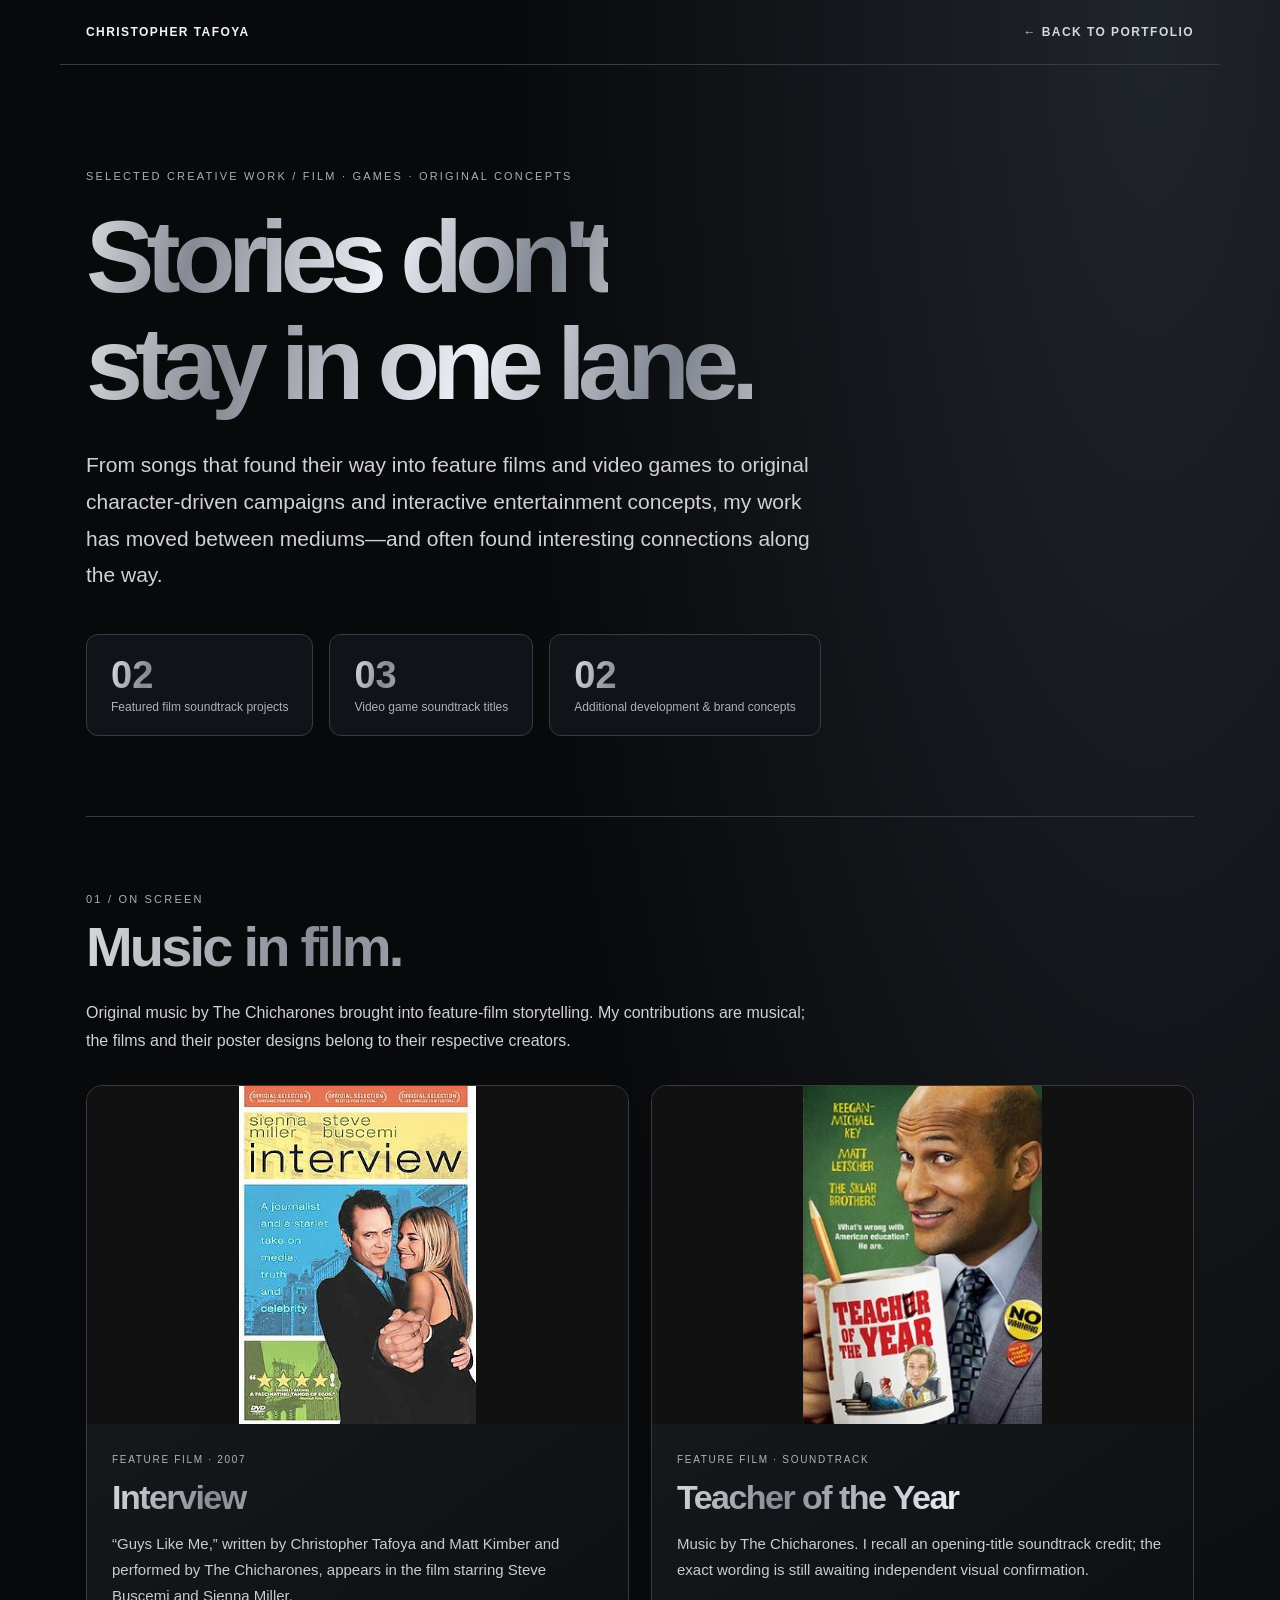
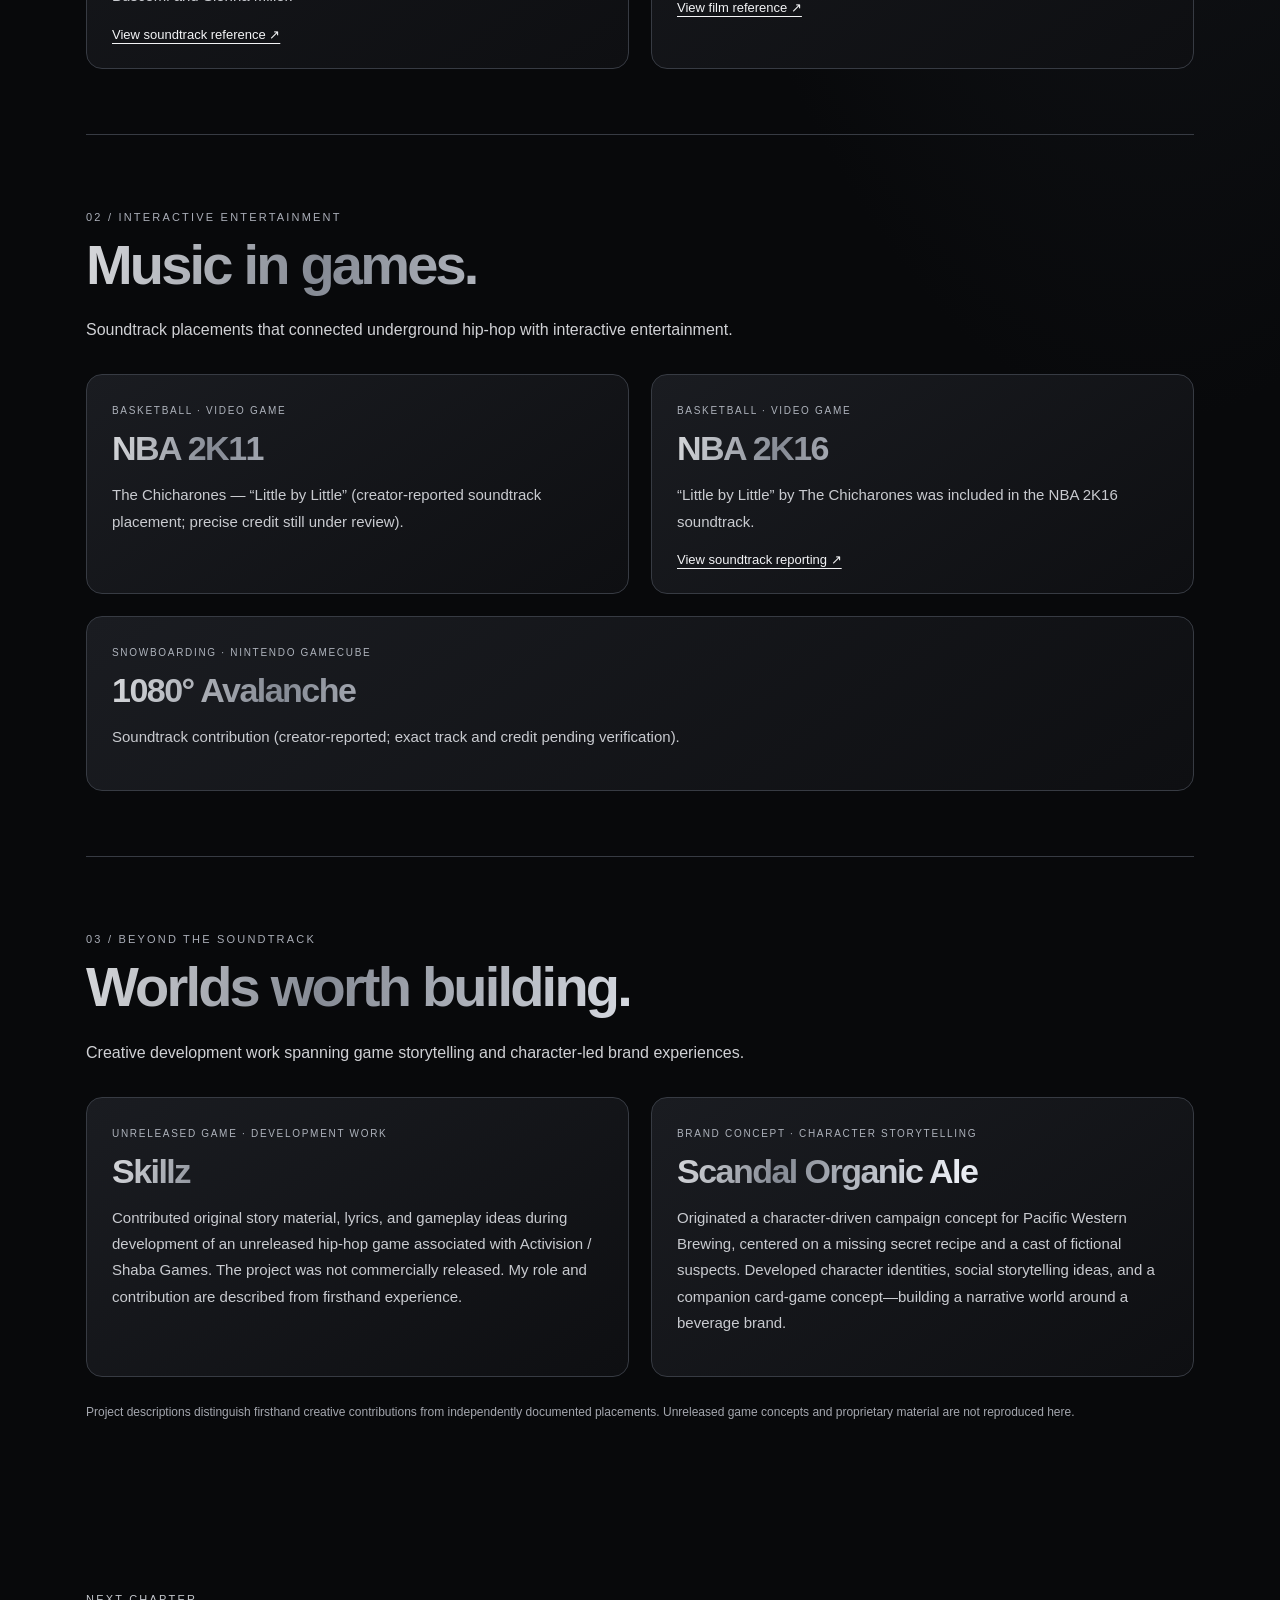
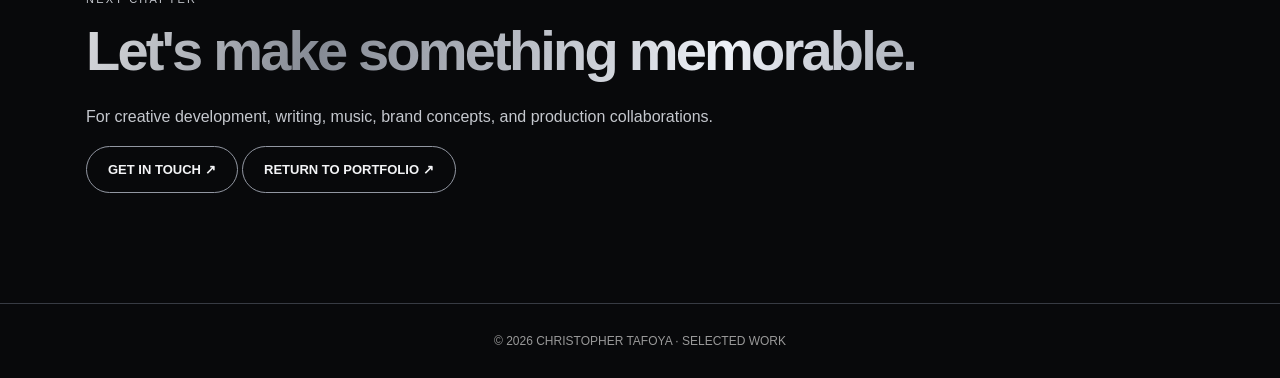
==== film-games-original.html @ 690346e2 "Add files via upload" ====
<!doctype html><html lang="en"><head><meta charset="utf-8"><meta name="viewport" content="width=device-width,initial-scale=1"><meta name="description" content="Selected film, video game and original brand projects by Christopher Tafoya."><title>Film, Games & Original Projects — Christopher Tafoya</title><style>
:root{color-scheme:dark;--bg:#08090b;--line:#373b43;--copy:#d0d1d5}*{box-sizing:border-box}html{scroll-behavior:smooth}body{margin:0;background:radial-gradient(ellipse at 90% 0%,#20242b 0%,transparent 40%),var(--bg);color:#f3f4f6;font-family:Arial,Helvetica,sans-serif}a{color:inherit}header{display:flex;justify-content:space-between;align-items:center;gap:18px;max-width:1160px;margin:auto;padding:25px 26px;border-bottom:1px solid var(--line)}header a{text-decoration:none;font-size:12px;letter-spacing:.12em;font-weight:800}header a:last-child{color:#d4d7dc}.wrap{max-width:1160px;margin:auto;padding:0 26px}.eyebrow{font-size:11px;letter-spacing:.2em;text-transform:uppercase;color:#aaaeb8}.hero{padding:94px 0 80px}.hero h1{font-size:clamp(46px,8vw,112px);line-height:1.04;letter-spacing:-.075em;max-width:1000px;margin:22px 0 30px;overflow-wrap:break-word}.foil,h2,.card h3,.stat strong{background:linear-gradient(105deg,#777c86,#fff 15%,#858a94 29%,#edf0f6 45%,#7c828e 58%,#fff 73%,#858b98 87%,#f4f6fb);background-size:230% 100%;background-position:var(--shine,40%) center;-webkit-background-clip:text;background-clip:text;color:transparent;-webkit-text-fill-color:transparent}.intro{max-width:730px;font-size:clamp(17px,2vw,21px);line-height:1.75;color:var(--copy)}.stats{display:flex;flex-wrap:wrap;gap:16px;margin-top:40px}.stat{border:1px solid var(--line);border-radius:12px;padding:19px 24px;min-width:175px;background:#111318}.stat strong{font-size:38px;display:block}.stat span{color:#aeb1b9;font-size:12px;line-height:1.5}.section{padding:65px 0;border-top:1px solid var(--line)}h2{font-size:clamp(30px,5vw,56px);line-height:1.12;letter-spacing:-.05em;margin:10px 0 20px}.section-intro{max-width:720px;color:var(--copy);line-height:1.75;margin:0 0 30px}.grid{display:grid;grid-template-columns:repeat(2,minmax(0,1fr));gap:22px}.card{border:1px solid var(--line);background:linear-gradient(145deg,#1a1c21,#0e0f12);border-radius:16px;overflow:hidden;min-width:0}.card img{width:100%;display:block;aspect-ratio:16/10;object-fit:contain;background:#111}.card .inside{padding:25px}.tag{font-size:10px;letter-spacing:.17em;text-transform:uppercase;color:#aeb3bc}.card h3{font-size:clamp(23px,3vw,34px);letter-spacing:-.045em;margin:11px 0 14px}.card p{font-size:15px;line-height:1.75;color:#c9cbd0;margin:0 0 15px}.card a{font-size:13px;text-underline-offset:4px}.wide{grid-column:1/-1}.wide .inside{max-width:850px}.note{font-size:12px;color:#a4a7af;line-height:1.7;margin-top:25px}.button{display:inline-block;border:1px solid #9297a2;border-radius:999px;padding:15px 21px;text-decoration:none;font-size:13px;font-weight:700;min-height:46px}.button:hover{background:#24272d}.contact{padding:80px 0 110px}.contact p{color:#c5c8ce;line-height:1.7}.contact a{overflow-wrap:anywhere}footer{border-top:1px solid var(--line);padding:30px 26px;color:#999;font-size:12px;text-align:center}@media(max-width:650px){header{padding:20px}header a{font-size:10px;letter-spacing:.06em}.wrap{padding:0 20px}.hero{padding:65px 0}.grid{grid-template-columns:1fr}.wide{grid-column:auto}.card .inside{padding:21px}.section{padding:48px 0}.stats{gap:10px}.stat{min-width:140px;flex:1;padding:16px}}@media(prefers-reduced-motion:reduce){html{scroll-behavior:auto}}
</style></head><body><header><a href="index.html">CHRISTOPHER TAFOYA</a><a href="index.html#work">← BACK TO PORTFOLIO</a></header><main><div class="wrap"><section class="hero"><p class="eyebrow">Selected creative work / Film · Games · Original Concepts</p><h1><span class="foil">Stories don't</span><br><span class="foil">stay in one lane.</span></h1><p class="intro">From songs that found their way into feature films and video games to original character-driven campaigns and interactive entertainment concepts, my work has moved between mediums—and often found interesting connections along the way.</p><div class="stats"><div class="stat"><strong>02</strong><span>Featured film soundtrack projects</span></div><div class="stat"><strong>03</strong><span>Video game soundtrack titles</span></div><div class="stat"><strong>02</strong><span>Additional development & brand concepts</span></div></div></section><section class="section"><p class="eyebrow">01 / On screen</p><h2>Music in film.</h2><p class="section-intro">Original music by The Chicharones brought into feature-film storytelling. My contributions are musical; the films and their poster designs belong to their respective creators.</p><div class="grid"><article class="card"><img src="interview-poster.jpg" alt="Interview (2007) film poster"><div class="inside"><span class="tag">Feature film · 2007</span><h3>Interview</h3><p>“Guys Like Me,” written by Christopher Tafoya and Matt Kimber and performed by The Chicharones, appears in the film starring Steve Buscemi and Sienna Miller.</p><a href="https://www.ecartelera.com/peliculas/interview/banda-sonora/" target="_blank" rel="noopener noreferrer">View soundtrack reference ↗</a></div></article><article class="card"><img src="teacher-of-the-year-poster.jpg" alt="Teacher of the Year film poster"><div class="inside"><span class="tag">Feature film · Soundtrack</span><h3>Teacher of the Year</h3><p>Music by The Chicharones. I recall an opening-title soundtrack credit; the exact wording is still awaiting independent visual confirmation.</p><a href="https://www.imdb.com/title/tt2076346/" target="_blank" rel="noopener noreferrer">View film reference ↗</a></div></article></div></section><section class="section"><p class="eyebrow">02 / Interactive entertainment</p><h2>Music in games.</h2><p class="section-intro">Soundtrack placements that connected underground hip-hop with interactive entertainment.</p><div class="grid"><article class="card"><div class="inside"><span class="tag">Basketball · Video game</span><h3>NBA 2K11</h3><p>The Chicharones — “Little by Little” (creator-reported soundtrack placement; precise credit still under review).</p></div></article><article class="card"><div class="inside"><span class="tag">Basketball · Video game</span><h3>NBA 2K16</h3><p>“Little by Little” by The Chicharones was included in the NBA 2K16 soundtrack.</p><a href="https://www.gamespot.com/articles/nba-2k16s-biggest-soundtrack-ever-revealed/1100-6429182/" target="_blank" rel="noopener noreferrer">View soundtrack reporting ↗</a></div></article><article class="card wide"><div class="inside"><span class="tag">Snowboarding · Nintendo GameCube</span><h3>1080° Avalanche</h3><p>Soundtrack contribution (creator-reported; exact track and credit pending verification).</p></div></article></div></section><section class="section"><p class="eyebrow">03 / Beyond the soundtrack</p><h2>Worlds worth building.</h2><p class="section-intro">Creative development work spanning game storytelling and character-led brand experiences.</p><div class="grid"><article class="card"><div class="inside"><span class="tag">Unreleased game · Development work</span><h3>Skillz</h3><p>Contributed original story material, lyrics, and gameplay ideas during development of an unreleased hip-hop game associated with Activision / Shaba Games. The project was not commercially released. My role and contribution are described from firsthand experience.</p></div></article><article class="card"><div class="inside"><span class="tag">Brand concept · Character storytelling</span><h3>Scandal Organic Ale</h3><p>Originated a character-driven campaign concept for Pacific Western Brewing, centered on a missing secret recipe and a cast of fictional suspects. Developed character identities, social storytelling ideas, and a companion card-game concept—building a narrative world around a beverage brand.</p></div></article></div><p class="note">Project descriptions distinguish firsthand creative contributions from independently documented placements. Unreleased game concepts and proprietary material are not reproduced here.</p></section><section class="contact"><p class="eyebrow">Next chapter</p><h2>Let's make something memorable.</h2><p>For creative development, writing, music, brand concepts, and production collaborations.</p><a class="button" href="mailto:sleep.uno.biz@gmail.com">GET IN TOUCH ↗</a> <a class="button" href="index.html">RETURN TO PORTFOLIO ↗</a></section></div></main><footer>© 2026 CHRISTOPHER TAFOYA · SELECTED WORK</footer><script>(function(){if(window.matchMedia('(prefers-reduced-motion: reduce)').matches)return;let scheduled=false;function paint(){scheduled=false;const y=window.scrollY||0;const p=35+Math.sin(y/390)*32;document.documentElement.style.setProperty('--shine',p+'%')}window.addEventListener('scroll',()=>{if(!scheduled){scheduled=true;requestAnimationFrame(paint)}},{passive:true});paint()})()</script></body></html>
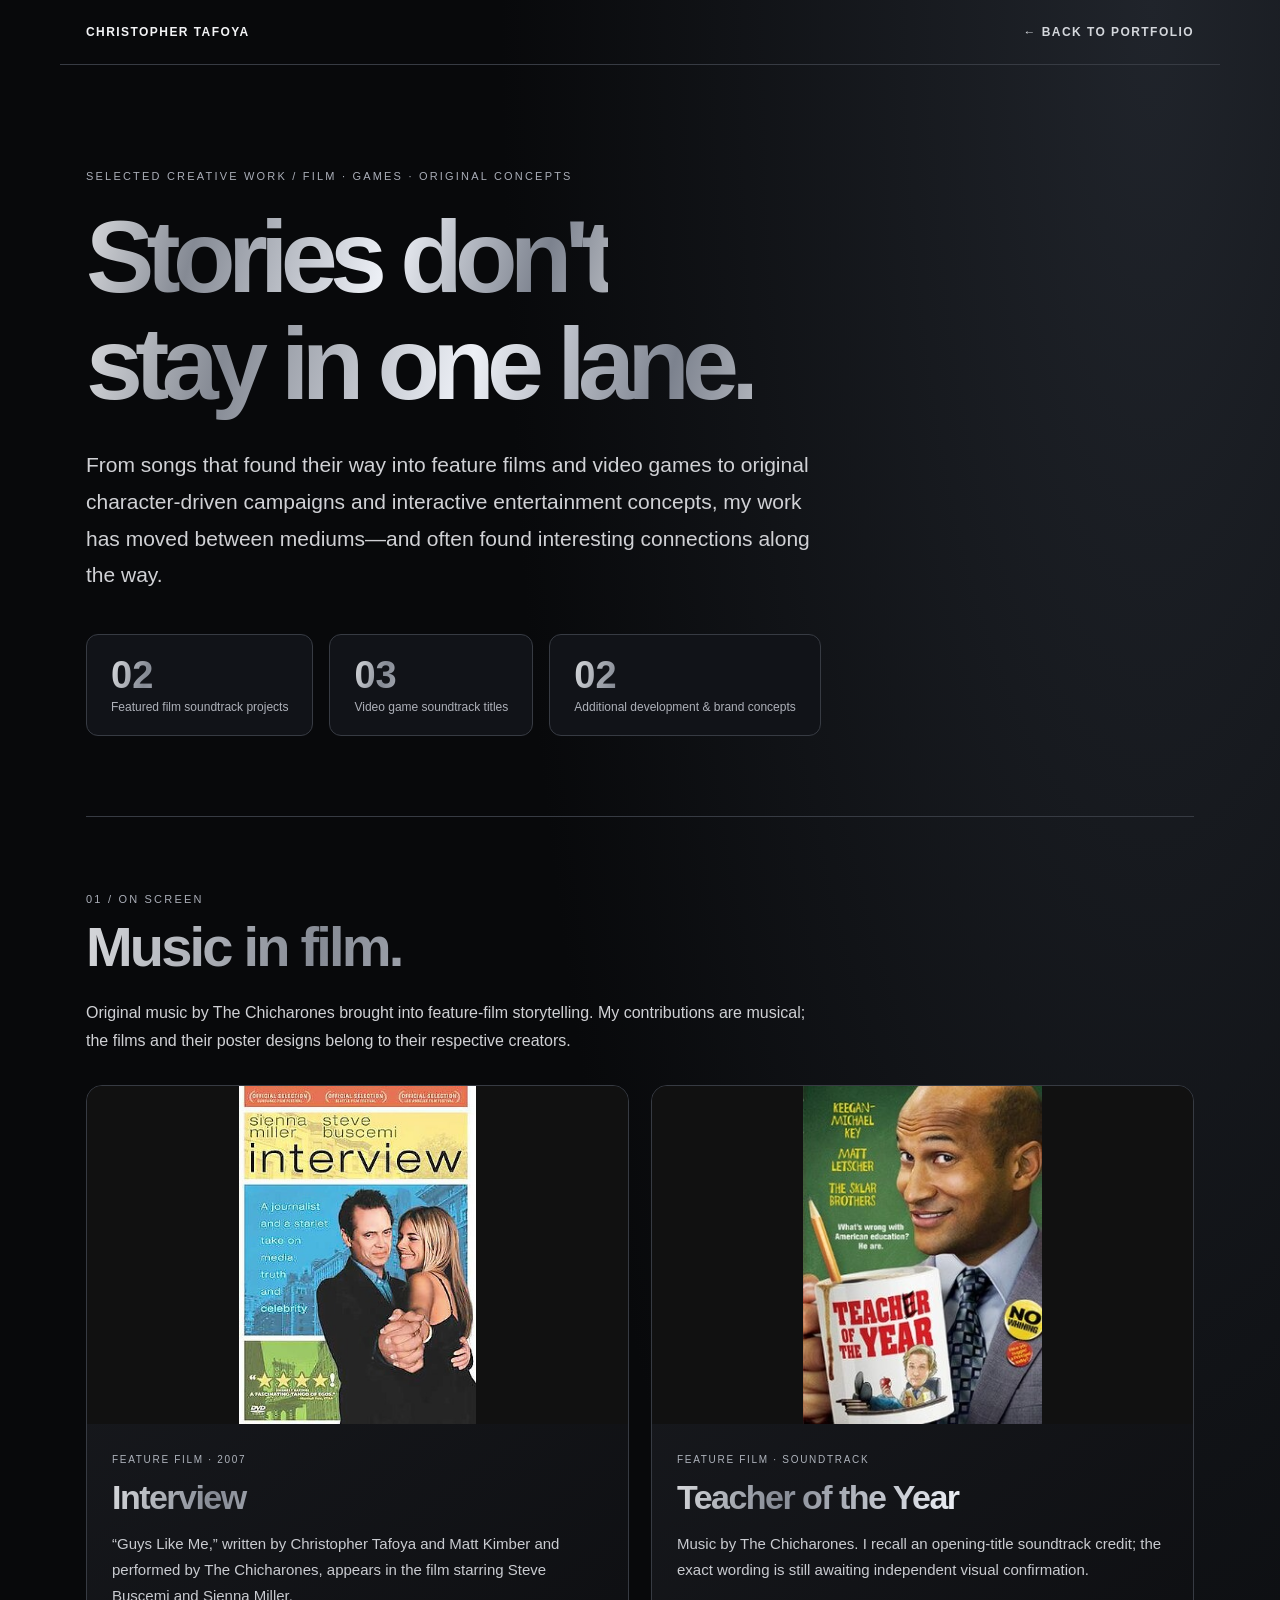
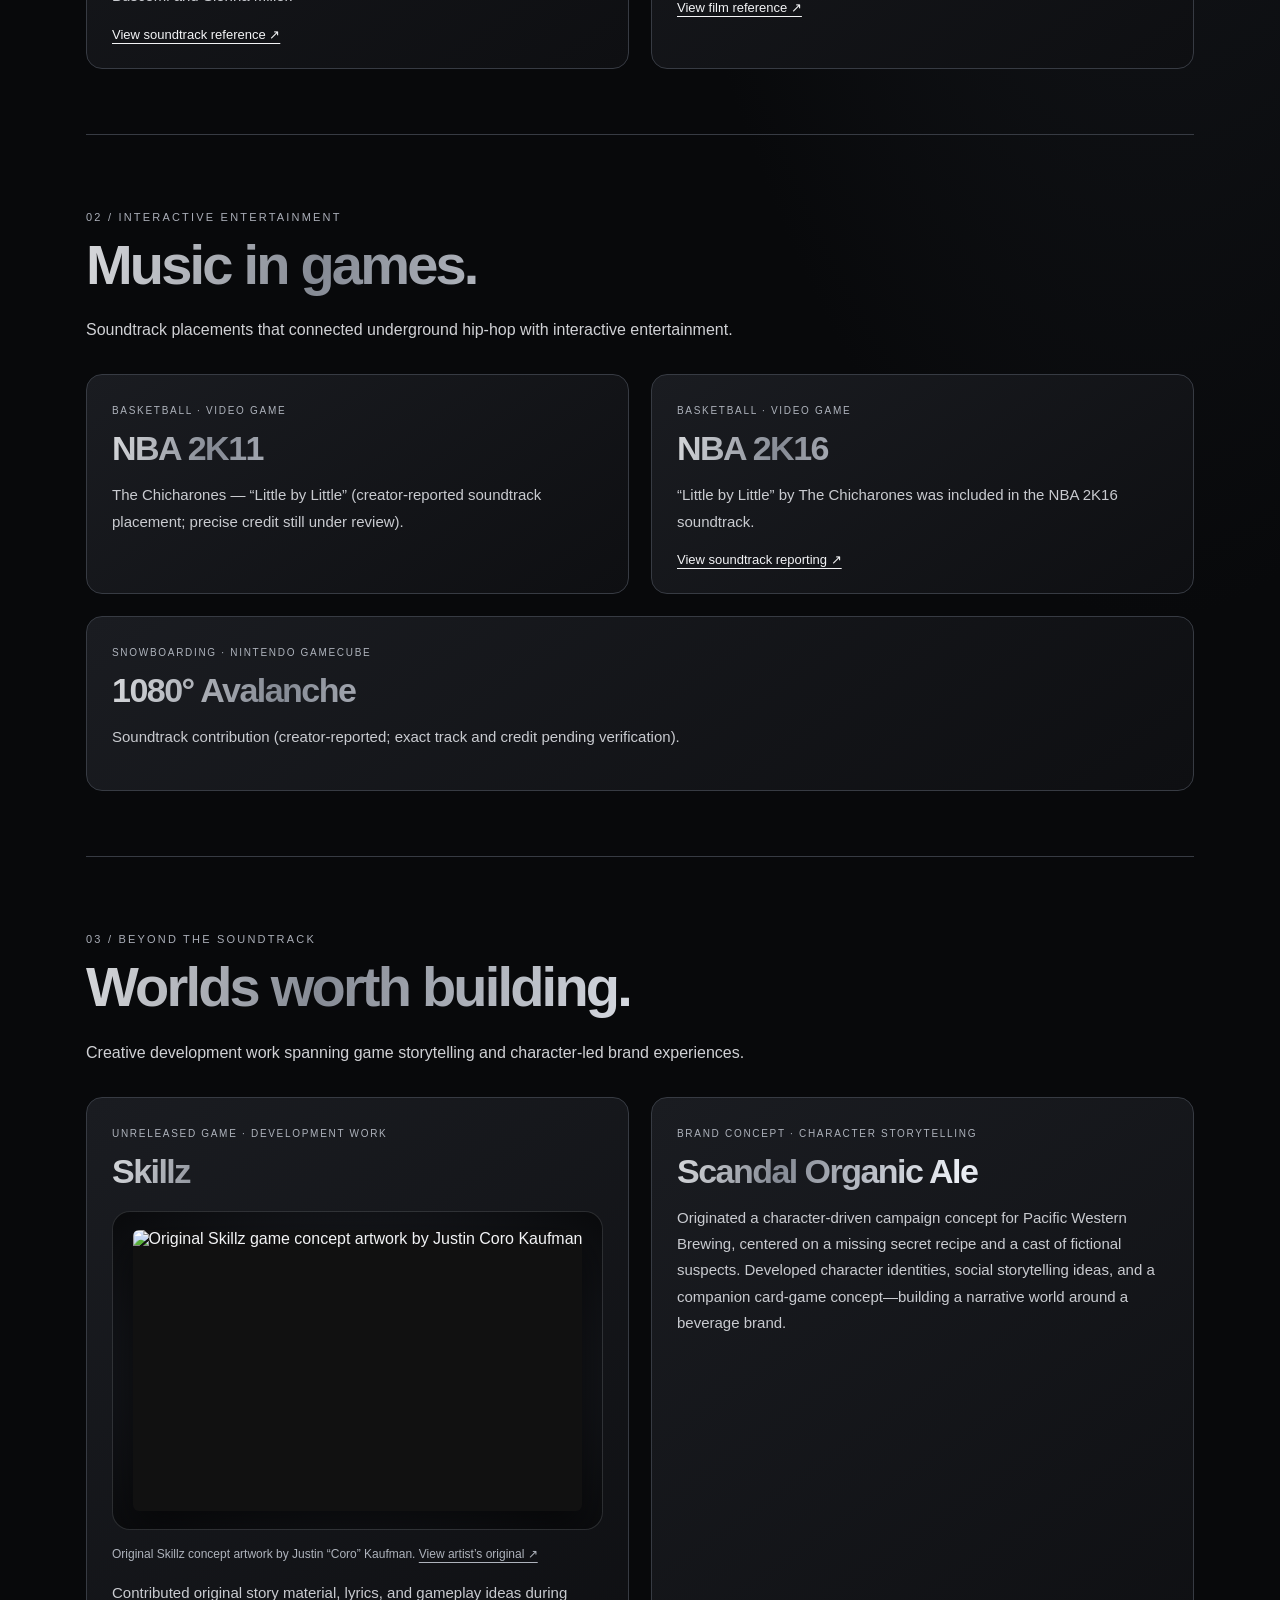
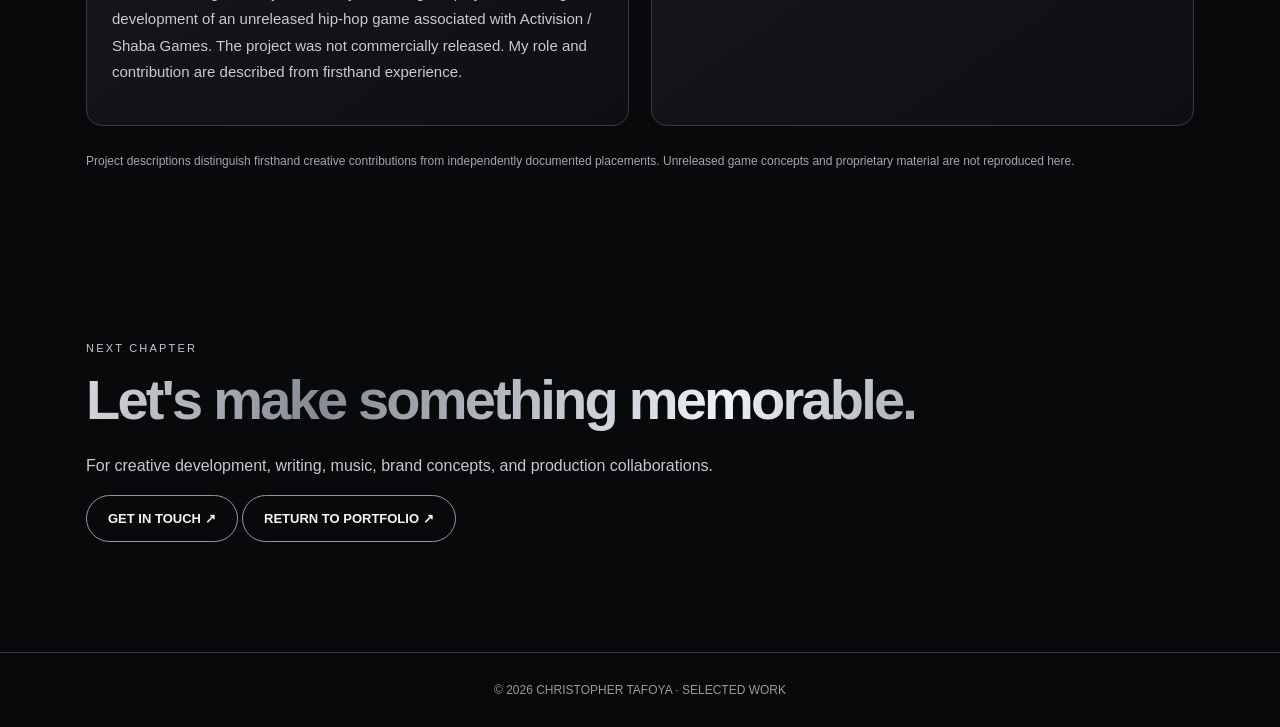
==== commit 2e499384: "Add files via upload" ====
--- a/film-games-original.html
+++ b/film-games-original.html
@@ -1,3 +1,3 @@
 <!doctype html><html lang="en"><head><meta charset="utf-8"><meta name="viewport" content="width=device-width,initial-scale=1"><meta name="description" content="Selected film, video game and original brand projects by Christopher Tafoya."><title>Film, Games & Original Projects — Christopher Tafoya</title><style>
 :root{color-scheme:dark;--bg:#08090b;--line:#373b43;--copy:#d0d1d5}*{box-sizing:border-box}html{scroll-behavior:smooth}body{margin:0;background:radial-gradient(ellipse at 90% 0%,#20242b 0%,transparent 40%),var(--bg);color:#f3f4f6;font-family:Arial,Helvetica,sans-serif}a{color:inherit}header{display:flex;justify-content:space-between;align-items:center;gap:18px;max-width:1160px;margin:auto;padding:25px 26px;border-bottom:1px solid var(--line)}header a{text-decoration:none;font-size:12px;letter-spacing:.12em;font-weight:800}header a:last-child{color:#d4d7dc}.wrap{max-width:1160px;margin:auto;padding:0 26px}.eyebrow{font-size:11px;letter-spacing:.2em;text-transform:uppercase;color:#aaaeb8}.hero{padding:94px 0 80px}.hero h1{font-size:clamp(46px,8vw,112px);line-height:1.04;letter-spacing:-.075em;max-width:1000px;margin:22px 0 30px;overflow-wrap:break-word}.foil,h2,.card h3,.stat strong{background:linear-gradient(105deg,#777c86,#fff 15%,#858a94 29%,#edf0f6 45%,#7c828e 58%,#fff 73%,#858b98 87%,#f4f6fb);background-size:230% 100%;background-position:var(--shine,40%) center;-webkit-background-clip:text;background-clip:text;color:transparent;-webkit-text-fill-color:transparent}.intro{max-width:730px;font-size:clamp(17px,2vw,21px);line-height:1.75;color:var(--copy)}.stats{display:flex;flex-wrap:wrap;gap:16px;margin-top:40px}.stat{border:1px solid var(--line);border-radius:12px;padding:19px 24px;min-width:175px;background:#111318}.stat strong{font-size:38px;display:block}.stat span{color:#aeb1b9;font-size:12px;line-height:1.5}.section{padding:65px 0;border-top:1px solid var(--line)}h2{font-size:clamp(30px,5vw,56px);line-height:1.12;letter-spacing:-.05em;margin:10px 0 20px}.section-intro{max-width:720px;color:var(--copy);line-height:1.75;margin:0 0 30px}.grid{display:grid;grid-template-columns:repeat(2,minmax(0,1fr));gap:22px}.card{border:1px solid var(--line);background:linear-gradient(145deg,#1a1c21,#0e0f12);border-radius:16px;overflow:hidden;min-width:0}.card img{width:100%;display:block;aspect-ratio:16/10;object-fit:contain;background:#111}.card .inside{padding:25px}.tag{font-size:10px;letter-spacing:.17em;text-transform:uppercase;color:#aeb3bc}.card h3{font-size:clamp(23px,3vw,34px);letter-spacing:-.045em;margin:11px 0 14px}.card p{font-size:15px;line-height:1.75;color:#c9cbd0;margin:0 0 15px}.card a{font-size:13px;text-underline-offset:4px}.wide{grid-column:1/-1}.wide .inside{max-width:850px}.note{font-size:12px;color:#a4a7af;line-height:1.7;margin-top:25px}.button{display:inline-block;border:1px solid #9297a2;border-radius:999px;padding:15px 21px;text-decoration:none;font-size:13px;font-weight:700;min-height:46px}.button:hover{background:#24272d}.contact{padding:80px 0 110px}.contact p{color:#c5c8ce;line-height:1.7}.contact a{overflow-wrap:anywhere}footer{border-top:1px solid var(--line);padding:30px 26px;color:#999;font-size:12px;text-align:center}@media(max-width:650px){header{padding:20px}header a{font-size:10px;letter-spacing:.06em}.wrap{padding:0 20px}.hero{padding:65px 0}.grid{grid-template-columns:1fr}.wide{grid-column:auto}.card .inside{padding:21px}.section{padding:48px 0}.stats{gap:10px}.stat{min-width:140px;flex:1;padding:16px}}@media(prefers-reduced-motion:reduce){html{scroll-behavior:auto}}
-</style></head><body><header><a href="index.html">CHRISTOPHER TAFOYA</a><a href="index.html#work">← BACK TO PORTFOLIO</a></header><main><div class="wrap"><section class="hero"><p class="eyebrow">Selected creative work / Film · Games · Original Concepts</p><h1><span class="foil">Stories don't</span><br><span class="foil">stay in one lane.</span></h1><p class="intro">From songs that found their way into feature films and video games to original character-driven campaigns and interactive entertainment concepts, my work has moved between mediums—and often found interesting connections along the way.</p><div class="stats"><div class="stat"><strong>02</strong><span>Featured film soundtrack projects</span></div><div class="stat"><strong>03</strong><span>Video game soundtrack titles</span></div><div class="stat"><strong>02</strong><span>Additional development & brand concepts</span></div></div></section><section class="section"><p class="eyebrow">01 / On screen</p><h2>Music in film.</h2><p class="section-intro">Original music by The Chicharones brought into feature-film storytelling. My contributions are musical; the films and their poster designs belong to their respective creators.</p><div class="grid"><article class="card"><img src="interview-poster.jpg" alt="Interview (2007) film poster"><div class="inside"><span class="tag">Feature film · 2007</span><h3>Interview</h3><p>“Guys Like Me,” written by Christopher Tafoya and Matt Kimber and performed by The Chicharones, appears in the film starring Steve Buscemi and Sienna Miller.</p><a href="https://www.ecartelera.com/peliculas/interview/banda-sonora/" target="_blank" rel="noopener noreferrer">View soundtrack reference ↗</a></div></article><article class="card"><img src="teacher-of-the-year-poster.jpg" alt="Teacher of the Year film poster"><div class="inside"><span class="tag">Feature film · Soundtrack</span><h3>Teacher of the Year</h3><p>Music by The Chicharones. I recall an opening-title soundtrack credit; the exact wording is still awaiting independent visual confirmation.</p><a href="https://www.imdb.com/title/tt2076346/" target="_blank" rel="noopener noreferrer">View film reference ↗</a></div></article></div></section><section class="section"><p class="eyebrow">02 / Interactive entertainment</p><h2>Music in games.</h2><p class="section-intro">Soundtrack placements that connected underground hip-hop with interactive entertainment.</p><div class="grid"><article class="card"><div class="inside"><span class="tag">Basketball · Video game</span><h3>NBA 2K11</h3><p>The Chicharones — “Little by Little” (creator-reported soundtrack placement; precise credit still under review).</p></div></article><article class="card"><div class="inside"><span class="tag">Basketball · Video game</span><h3>NBA 2K16</h3><p>“Little by Little” by The Chicharones was included in the NBA 2K16 soundtrack.</p><a href="https://www.gamespot.com/articles/nba-2k16s-biggest-soundtrack-ever-revealed/1100-6429182/" target="_blank" rel="noopener noreferrer">View soundtrack reporting ↗</a></div></article><article class="card wide"><div class="inside"><span class="tag">Snowboarding · Nintendo GameCube</span><h3>1080° Avalanche</h3><p>Soundtrack contribution (creator-reported; exact track and credit pending verification).</p></div></article></div></section><section class="section"><p class="eyebrow">03 / Beyond the soundtrack</p><h2>Worlds worth building.</h2><p class="section-intro">Creative development work spanning game storytelling and character-led brand experiences.</p><div class="grid"><article class="card"><div class="inside"><span class="tag">Unreleased game · Development work</span><h3>Skillz</h3><p>Contributed original story material, lyrics, and gameplay ideas during development of an unreleased hip-hop game associated with Activision / Shaba Games. The project was not commercially released. My role and contribution are described from firsthand experience.</p></div></article><article class="card"><div class="inside"><span class="tag">Brand concept · Character storytelling</span><h3>Scandal Organic Ale</h3><p>Originated a character-driven campaign concept for Pacific Western Brewing, centered on a missing secret recipe and a cast of fictional suspects. Developed character identities, social storytelling ideas, and a companion card-game concept—building a narrative world around a beverage brand.</p></div></article></div><p class="note">Project descriptions distinguish firsthand creative contributions from independently documented placements. Unreleased game concepts and proprietary material are not reproduced here.</p></section><section class="contact"><p class="eyebrow">Next chapter</p><h2>Let's make something memorable.</h2><p>For creative development, writing, music, brand concepts, and production collaborations.</p><a class="button" href="mailto:sleep.uno.biz@gmail.com">GET IN TOUCH ↗</a> <a class="button" href="index.html">RETURN TO PORTFOLIO ↗</a></section></div></main><footer>© 2026 CHRISTOPHER TAFOYA · SELECTED WORK</footer><script>(function(){if(window.matchMedia('(prefers-reduced-motion: reduce)').matches)return;let scheduled=false;function paint(){scheduled=false;const y=window.scrollY||0;const p=35+Math.sin(y/390)*32;document.documentElement.style.setProperty('--shine',p+'%')}window.addEventListener('scroll',()=>{if(!scheduled){scheduled=true;requestAnimationFrame(paint)}},{passive:true});paint()})()</script></body></html>+ .art-credit{font-size:12px!important;color:#aeb3bc!important;margin-top:-10px!important}.art-credit a{font-size:12px} </style><style>.game-cover{margin:20px 0 24px;display:flex;align-items:center;justify-content:center;min-height:240px;border:1px solid rgba(210,215,225,.16);border-radius:18px;background:radial-gradient(ellipse at center,#22252d,#0a0b0d);overflow:hidden;padding:18px}.game-cover img{display:block;max-width:100%;width:auto;height:auto;max-height:350px;object-fit:contain;border-radius:6px;box-shadow:0 16px 35px #0008}@media(max-width:600px){.game-cover{min-height:200px;padding:14px}.game-cover img{max-height:290px}}</style></head><body><header><a href="index.html">CHRISTOPHER TAFOYA</a><a href="index.html#work">← BACK TO PORTFOLIO</a></header><main><div class="wrap"><section class="hero"><p class="eyebrow">Selected creative work / Film · Games · Original Concepts</p><h1><span class="foil">Stories don't</span><br><span class="foil">stay in one lane.</span></h1><p class="intro">From songs that found their way into feature films and video games to original character-driven campaigns and interactive entertainment concepts, my work has moved between mediums—and often found interesting connections along the way.</p><div class="stats"><div class="stat"><strong>02</strong><span>Featured film soundtrack projects</span></div><div class="stat"><strong>03</strong><span>Video game soundtrack titles</span></div><div class="stat"><strong>02</strong><span>Additional development & brand concepts</span></div></div></section><section class="section"><p class="eyebrow">01 / On screen</p><h2>Music in film.</h2><p class="section-intro">Original music by The Chicharones brought into feature-film storytelling. My contributions are musical; the films and their poster designs belong to their respective creators.</p><div class="grid"><article class="card"><img src="interview-poster.jpg" alt="Interview (2007) film poster"><div class="inside"><span class="tag">Feature film · 2007</span><h3>Interview</h3><p>“Guys Like Me,” written by Christopher Tafoya and Matt Kimber and performed by The Chicharones, appears in the film starring Steve Buscemi and Sienna Miller.</p><a href="https://www.ecartelera.com/peliculas/interview/banda-sonora/" target="_blank" rel="noopener noreferrer">View soundtrack reference ↗</a></div></article><article class="card"><img src="teacher-of-the-year-poster.jpg" alt="Teacher of the Year film poster"><div class="inside"><span class="tag">Feature film · Soundtrack</span><h3>Teacher of the Year</h3><p>Music by The Chicharones. I recall an opening-title soundtrack credit; the exact wording is still awaiting independent visual confirmation.</p><a href="https://www.imdb.com/title/tt2076346/" target="_blank" rel="noopener noreferrer">View film reference ↗</a></div></article></div></section><section class="section"><p class="eyebrow">02 / Interactive entertainment</p><h2>Music in games.</h2><p class="section-intro">Soundtrack placements that connected underground hip-hop with interactive entertainment.</p><div class="grid"><article class="card"><div class="inside"><span class="tag">Basketball · Video game</span><h3>NBA 2K11</h3><div class="game-cover"><img loading="lazy" src="https://media.gamestop.com/i/gamestop/11075864?fmt=auto&amp;h=768&amp;w=768" alt="NBA 2K11 official video game cover art" referrerpolicy="no-referrer" onerror="this.parentNode.style.display='none'"></div><p>The Chicharones — “Little by Little” (creator-reported soundtrack placement; precise credit still under review).</p></div></article><article class="card"><div class="inside"><span class="tag">Basketball · Video game</span><h3>NBA 2K16</h3><div class="game-cover"><img loading="lazy" src="https://m.media-amazon.com/images/M/MV5BNjg0ZjBmMWMtMTkwZC00OTcyLTk4NzEtZTRjZmNiMmVlNTk4XkEyXkFqcGc%40._V1_.jpg" alt="NBA 2K16 official video game cover art" referrerpolicy="no-referrer" onerror="this.parentNode.style.display='none'"></div><p>“Little by Little” by The Chicharones was included in the NBA 2K16 soundtrack.</p><a href="https://www.gamespot.com/articles/nba-2k16s-biggest-soundtrack-ever-revealed/1100-6429182/" target="_blank" rel="noopener noreferrer">View soundtrack reporting ↗</a></div></article><article class="card wide"><div class="inside"><span class="tag">Snowboarding · Nintendo GameCube</span><h3>1080° Avalanche</h3><div class="game-cover"><img loading="lazy" src="https://media.gamestop.com/i/gamestop/20017552/1080-Avalanche---GameCube?fmt=auto&amp;h=768&amp;w=768" alt="1080° Avalanche official video game cover art" referrerpolicy="no-referrer" onerror="this.parentNode.style.display='none'"></div><p>Soundtrack contribution (creator-reported; exact track and credit pending verification).</p></div></article></div></section><section class="section"><p class="eyebrow">03 / Beyond the soundtrack</p><h2>Worlds worth building.</h2><p class="section-intro">Creative development work spanning game storytelling and character-led brand experiences.</p><div class="grid"><article class="card"><div class="inside"><span class="tag">Unreleased game · Development work</span><h3>Skillz</h3><div class="game-cover"><img loading="lazy" src="https://coro36ink.com/content/commercial/smallposterweb.jpg" alt="Original Skillz game concept artwork by Justin Coro Kaufman" referrerpolicy="no-referrer"></div><p class="art-credit">Original Skillz concept artwork by Justin “Coro” Kaufman. <a href="https://coro36ink.com/content/commercial/smallposterweb.jpg" target="_blank" rel="noopener noreferrer">View artist’s original ↗</a></p><p>Contributed original story material, lyrics, and gameplay ideas during development of an unreleased hip-hop game associated with Activision / Shaba Games. The project was not commercially released. My role and contribution are described from firsthand experience.</p></div></article><article class="card"><div class="inside"><span class="tag">Brand concept · Character storytelling</span><h3>Scandal Organic Ale</h3><p>Originated a character-driven campaign concept for Pacific Western Brewing, centered on a missing secret recipe and a cast of fictional suspects. Developed character identities, social storytelling ideas, and a companion card-game concept—building a narrative world around a beverage brand.</p></div></article></div><p class="note">Project descriptions distinguish firsthand creative contributions from independently documented placements. Unreleased game concepts and proprietary material are not reproduced here.</p></section><section class="contact"><p class="eyebrow">Next chapter</p><h2>Let's make something memorable.</h2><p>For creative development, writing, music, brand concepts, and production collaborations.</p><a class="button" href="mailto:sleep.uno.biz@gmail.com">GET IN TOUCH ↗</a> <a class="button" href="index.html">RETURN TO PORTFOLIO ↗</a></section></div></main><footer>© 2026 CHRISTOPHER TAFOYA · SELECTED WORK</footer><script>(function(){if(window.matchMedia('(prefers-reduced-motion: reduce)').matches)return;let scheduled=false;function paint(){scheduled=false;const y=window.scrollY||0;const p=35+Math.sin(y/390)*32;document.documentElement.style.setProperty('--shine',p+'%')}window.addEventListener('scroll',()=>{if(!scheduled){scheduled=true;requestAnimationFrame(paint)}},{passive:true});paint()})()</script></body></html>
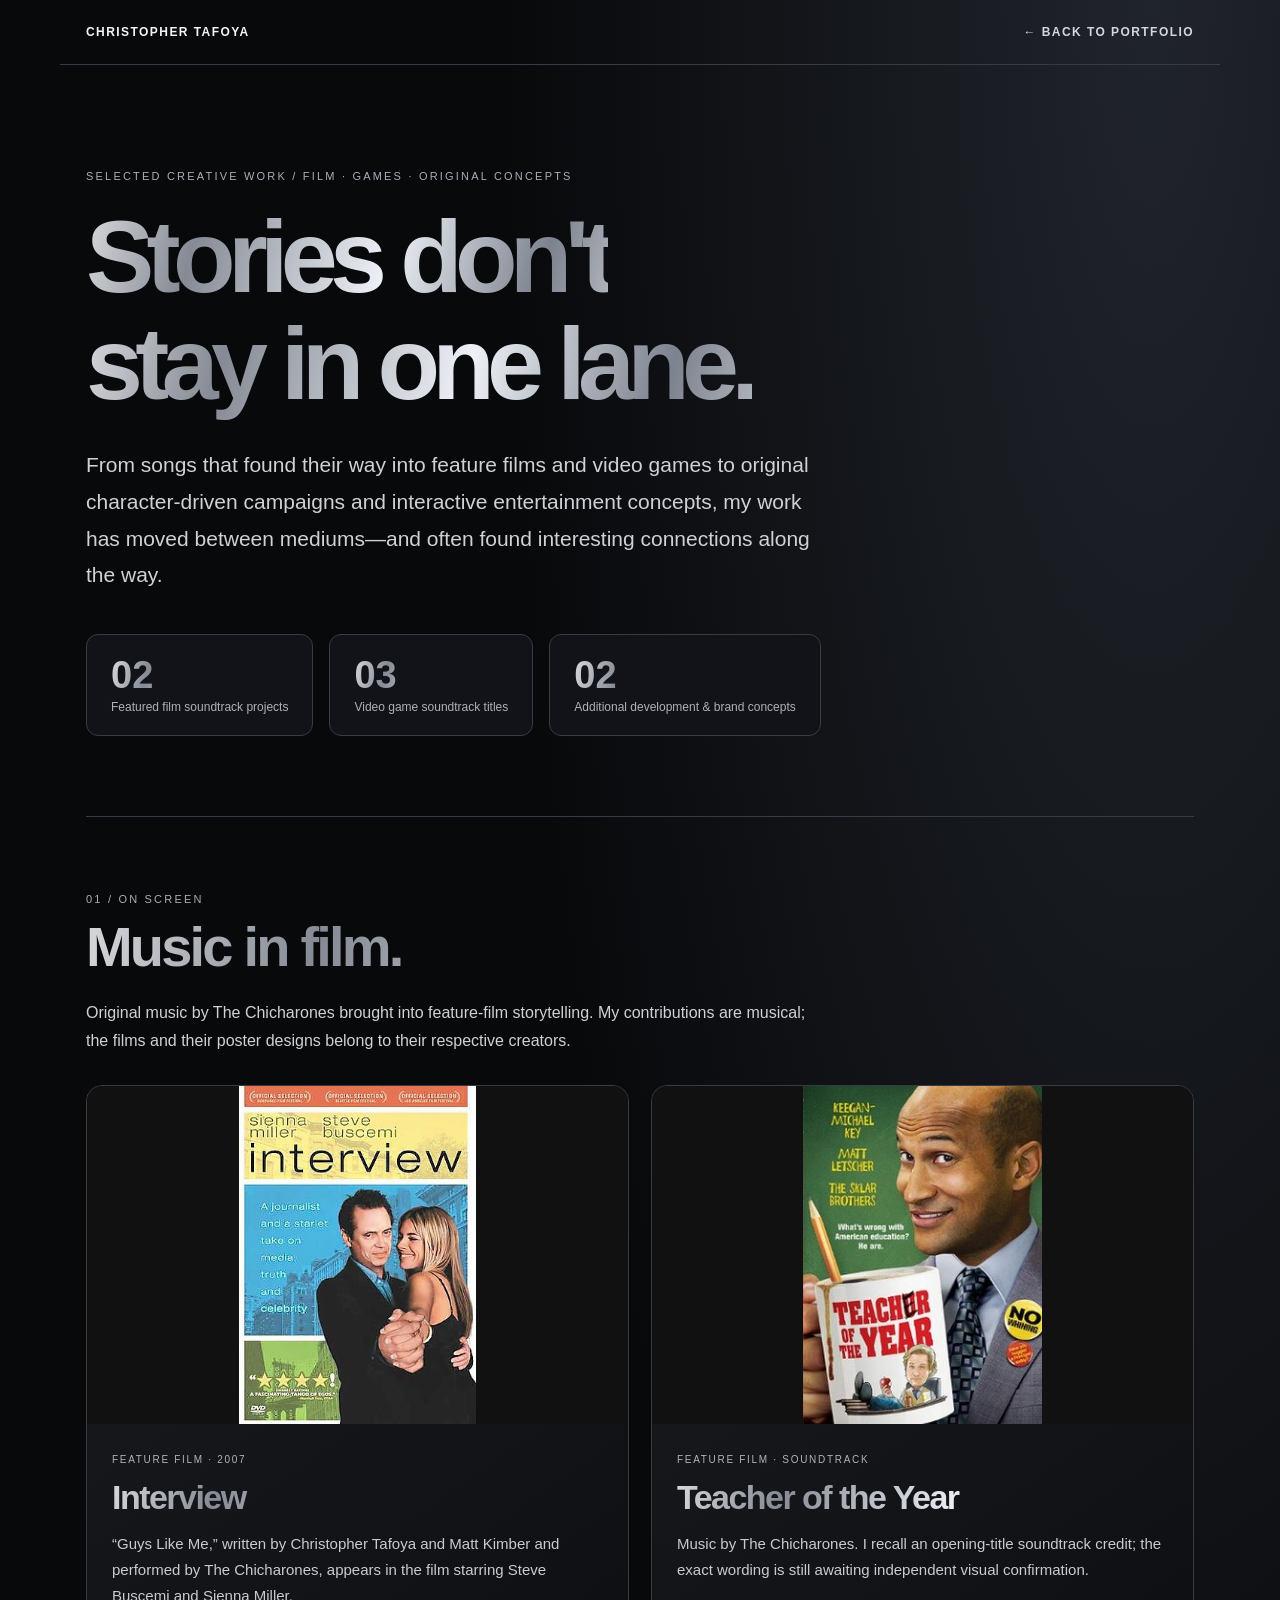
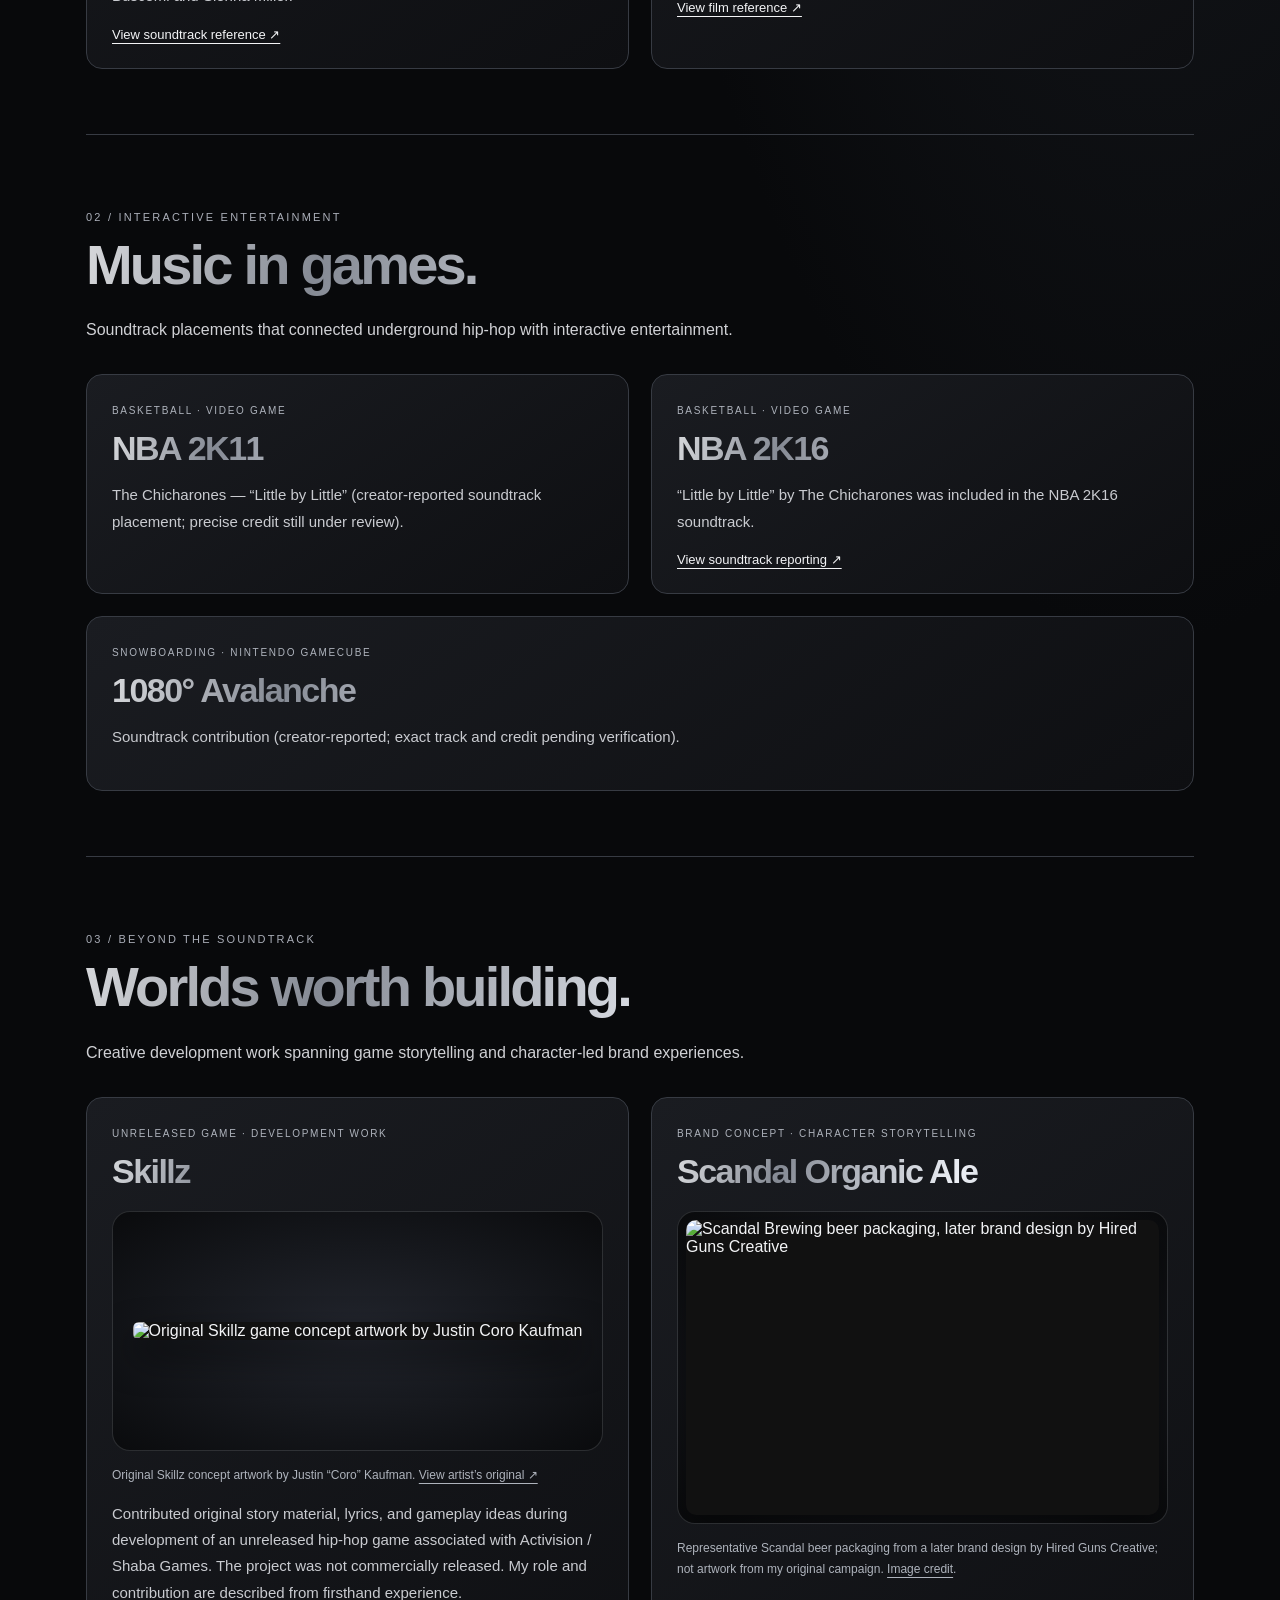
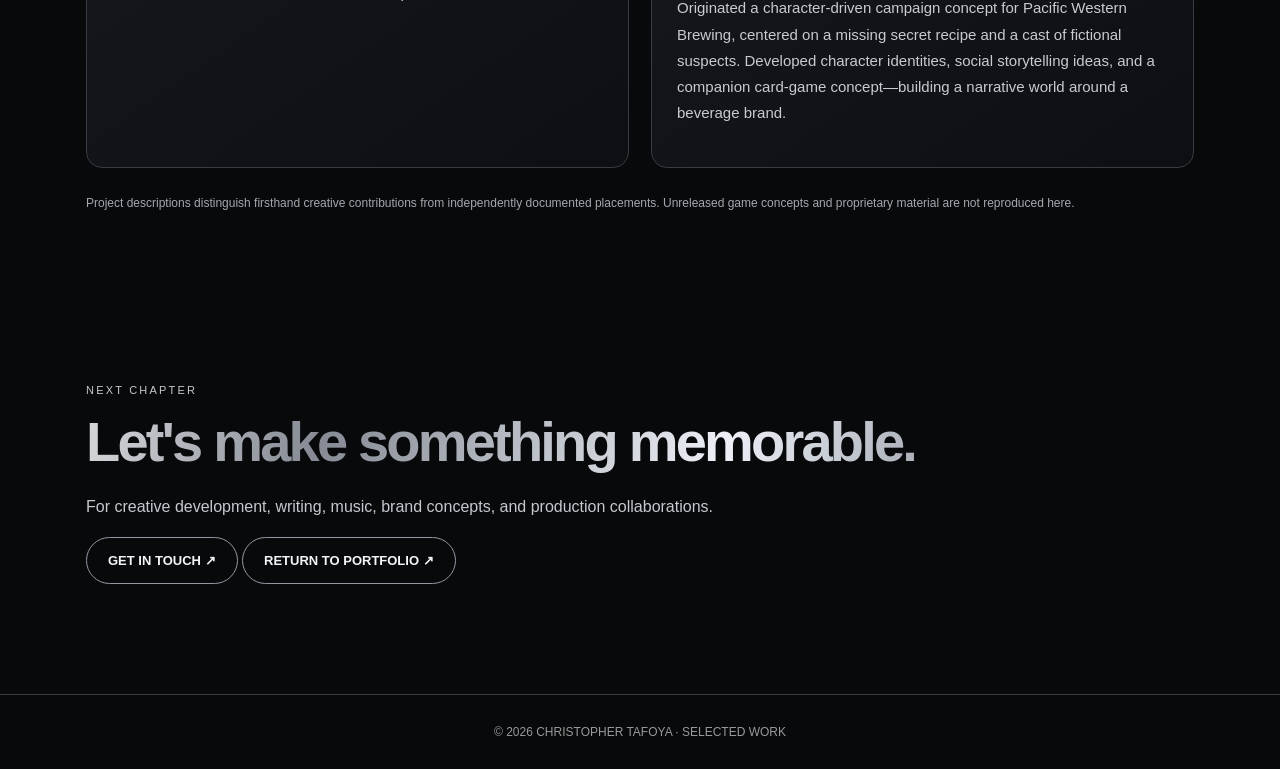
==== commit ef839d96: "Add files via upload" ====
--- a/film-games-original.html
+++ b/film-games-original.html
@@ -1,3 +1,3 @@
 <!doctype html><html lang="en"><head><meta charset="utf-8"><meta name="viewport" content="width=device-width,initial-scale=1"><meta name="description" content="Selected film, video game and original brand projects by Christopher Tafoya."><title>Film, Games & Original Projects — Christopher Tafoya</title><style>
 :root{color-scheme:dark;--bg:#08090b;--line:#373b43;--copy:#d0d1d5}*{box-sizing:border-box}html{scroll-behavior:smooth}body{margin:0;background:radial-gradient(ellipse at 90% 0%,#20242b 0%,transparent 40%),var(--bg);color:#f3f4f6;font-family:Arial,Helvetica,sans-serif}a{color:inherit}header{display:flex;justify-content:space-between;align-items:center;gap:18px;max-width:1160px;margin:auto;padding:25px 26px;border-bottom:1px solid var(--line)}header a{text-decoration:none;font-size:12px;letter-spacing:.12em;font-weight:800}header a:last-child{color:#d4d7dc}.wrap{max-width:1160px;margin:auto;padding:0 26px}.eyebrow{font-size:11px;letter-spacing:.2em;text-transform:uppercase;color:#aaaeb8}.hero{padding:94px 0 80px}.hero h1{font-size:clamp(46px,8vw,112px);line-height:1.04;letter-spacing:-.075em;max-width:1000px;margin:22px 0 30px;overflow-wrap:break-word}.foil,h2,.card h3,.stat strong{background:linear-gradient(105deg,#777c86,#fff 15%,#858a94 29%,#edf0f6 45%,#7c828e 58%,#fff 73%,#858b98 87%,#f4f6fb);background-size:230% 100%;background-position:var(--shine,40%) center;-webkit-background-clip:text;background-clip:text;color:transparent;-webkit-text-fill-color:transparent}.intro{max-width:730px;font-size:clamp(17px,2vw,21px);line-height:1.75;color:var(--copy)}.stats{display:flex;flex-wrap:wrap;gap:16px;margin-top:40px}.stat{border:1px solid var(--line);border-radius:12px;padding:19px 24px;min-width:175px;background:#111318}.stat strong{font-size:38px;display:block}.stat span{color:#aeb1b9;font-size:12px;line-height:1.5}.section{padding:65px 0;border-top:1px solid var(--line)}h2{font-size:clamp(30px,5vw,56px);line-height:1.12;letter-spacing:-.05em;margin:10px 0 20px}.section-intro{max-width:720px;color:var(--copy);line-height:1.75;margin:0 0 30px}.grid{display:grid;grid-template-columns:repeat(2,minmax(0,1fr));gap:22px}.card{border:1px solid var(--line);background:linear-gradient(145deg,#1a1c21,#0e0f12);border-radius:16px;overflow:hidden;min-width:0}.card img{width:100%;display:block;aspect-ratio:16/10;object-fit:contain;background:#111}.card .inside{padding:25px}.tag{font-size:10px;letter-spacing:.17em;text-transform:uppercase;color:#aeb3bc}.card h3{font-size:clamp(23px,3vw,34px);letter-spacing:-.045em;margin:11px 0 14px}.card p{font-size:15px;line-height:1.75;color:#c9cbd0;margin:0 0 15px}.card a{font-size:13px;text-underline-offset:4px}.wide{grid-column:1/-1}.wide .inside{max-width:850px}.note{font-size:12px;color:#a4a7af;line-height:1.7;margin-top:25px}.button{display:inline-block;border:1px solid #9297a2;border-radius:999px;padding:15px 21px;text-decoration:none;font-size:13px;font-weight:700;min-height:46px}.button:hover{background:#24272d}.contact{padding:80px 0 110px}.contact p{color:#c5c8ce;line-height:1.7}.contact a{overflow-wrap:anywhere}footer{border-top:1px solid var(--line);padding:30px 26px;color:#999;font-size:12px;text-align:center}@media(max-width:650px){header{padding:20px}header a{font-size:10px;letter-spacing:.06em}.wrap{padding:0 20px}.hero{padding:65px 0}.grid{grid-template-columns:1fr}.wide{grid-column:auto}.card .inside{padding:21px}.section{padding:48px 0}.stats{gap:10px}.stat{min-width:140px;flex:1;padding:16px}}@media(prefers-reduced-motion:reduce){html{scroll-behavior:auto}}
- .art-credit{font-size:12px!important;color:#aeb3bc!important;margin-top:-10px!important}.art-credit a{font-size:12px} </style><style>.game-cover{margin:20px 0 24px;display:flex;align-items:center;justify-content:center;min-height:240px;border:1px solid rgba(210,215,225,.16);border-radius:18px;background:radial-gradient(ellipse at center,#22252d,#0a0b0d);overflow:hidden;padding:18px}.game-cover img{display:block;max-width:100%;width:auto;height:auto;max-height:350px;object-fit:contain;border-radius:6px;box-shadow:0 16px 35px #0008}@media(max-width:600px){.game-cover{min-height:200px;padding:14px}.game-cover img{max-height:290px}}</style></head><body><header><a href="index.html">CHRISTOPHER TAFOYA</a><a href="index.html#work">← BACK TO PORTFOLIO</a></header><main><div class="wrap"><section class="hero"><p class="eyebrow">Selected creative work / Film · Games · Original Concepts</p><h1><span class="foil">Stories don't</span><br><span class="foil">stay in one lane.</span></h1><p class="intro">From songs that found their way into feature films and video games to original character-driven campaigns and interactive entertainment concepts, my work has moved between mediums—and often found interesting connections along the way.</p><div class="stats"><div class="stat"><strong>02</strong><span>Featured film soundtrack projects</span></div><div class="stat"><strong>03</strong><span>Video game soundtrack titles</span></div><div class="stat"><strong>02</strong><span>Additional development & brand concepts</span></div></div></section><section class="section"><p class="eyebrow">01 / On screen</p><h2>Music in film.</h2><p class="section-intro">Original music by The Chicharones brought into feature-film storytelling. My contributions are musical; the films and their poster designs belong to their respective creators.</p><div class="grid"><article class="card"><img src="interview-poster.jpg" alt="Interview (2007) film poster"><div class="inside"><span class="tag">Feature film · 2007</span><h3>Interview</h3><p>“Guys Like Me,” written by Christopher Tafoya and Matt Kimber and performed by The Chicharones, appears in the film starring Steve Buscemi and Sienna Miller.</p><a href="https://www.ecartelera.com/peliculas/interview/banda-sonora/" target="_blank" rel="noopener noreferrer">View soundtrack reference ↗</a></div></article><article class="card"><img src="teacher-of-the-year-poster.jpg" alt="Teacher of the Year film poster"><div class="inside"><span class="tag">Feature film · Soundtrack</span><h3>Teacher of the Year</h3><p>Music by The Chicharones. I recall an opening-title soundtrack credit; the exact wording is still awaiting independent visual confirmation.</p><a href="https://www.imdb.com/title/tt2076346/" target="_blank" rel="noopener noreferrer">View film reference ↗</a></div></article></div></section><section class="section"><p class="eyebrow">02 / Interactive entertainment</p><h2>Music in games.</h2><p class="section-intro">Soundtrack placements that connected underground hip-hop with interactive entertainment.</p><div class="grid"><article class="card"><div class="inside"><span class="tag">Basketball · Video game</span><h3>NBA 2K11</h3><div class="game-cover"><img loading="lazy" src="https://media.gamestop.com/i/gamestop/11075864?fmt=auto&amp;h=768&amp;w=768" alt="NBA 2K11 official video game cover art" referrerpolicy="no-referrer" onerror="this.parentNode.style.display='none'"></div><p>The Chicharones — “Little by Little” (creator-reported soundtrack placement; precise credit still under review).</p></div></article><article class="card"><div class="inside"><span class="tag">Basketball · Video game</span><h3>NBA 2K16</h3><div class="game-cover"><img loading="lazy" src="https://m.media-amazon.com/images/M/MV5BNjg0ZjBmMWMtMTkwZC00OTcyLTk4NzEtZTRjZmNiMmVlNTk4XkEyXkFqcGc%40._V1_.jpg" alt="NBA 2K16 official video game cover art" referrerpolicy="no-referrer" onerror="this.parentNode.style.display='none'"></div><p>“Little by Little” by The Chicharones was included in the NBA 2K16 soundtrack.</p><a href="https://www.gamespot.com/articles/nba-2k16s-biggest-soundtrack-ever-revealed/1100-6429182/" target="_blank" rel="noopener noreferrer">View soundtrack reporting ↗</a></div></article><article class="card wide"><div class="inside"><span class="tag">Snowboarding · Nintendo GameCube</span><h3>1080° Avalanche</h3><div class="game-cover"><img loading="lazy" src="https://media.gamestop.com/i/gamestop/20017552/1080-Avalanche---GameCube?fmt=auto&amp;h=768&amp;w=768" alt="1080° Avalanche official video game cover art" referrerpolicy="no-referrer" onerror="this.parentNode.style.display='none'"></div><p>Soundtrack contribution (creator-reported; exact track and credit pending verification).</p></div></article></div></section><section class="section"><p class="eyebrow">03 / Beyond the soundtrack</p><h2>Worlds worth building.</h2><p class="section-intro">Creative development work spanning game storytelling and character-led brand experiences.</p><div class="grid"><article class="card"><div class="inside"><span class="tag">Unreleased game · Development work</span><h3>Skillz</h3><div class="game-cover"><img loading="lazy" src="https://coro36ink.com/content/commercial/smallposterweb.jpg" alt="Original Skillz game concept artwork by Justin Coro Kaufman" referrerpolicy="no-referrer"></div><p class="art-credit">Original Skillz concept artwork by Justin “Coro” Kaufman. <a href="https://coro36ink.com/content/commercial/smallposterweb.jpg" target="_blank" rel="noopener noreferrer">View artist’s original ↗</a></p><p>Contributed original story material, lyrics, and gameplay ideas during development of an unreleased hip-hop game associated with Activision / Shaba Games. The project was not commercially released. My role and contribution are described from firsthand experience.</p></div></article><article class="card"><div class="inside"><span class="tag">Brand concept · Character storytelling</span><h3>Scandal Organic Ale</h3><p>Originated a character-driven campaign concept for Pacific Western Brewing, centered on a missing secret recipe and a cast of fictional suspects. Developed character identities, social storytelling ideas, and a companion card-game concept—building a narrative world around a beverage brand.</p></div></article></div><p class="note">Project descriptions distinguish firsthand creative contributions from independently documented placements. Unreleased game concepts and proprietary material are not reproduced here.</p></section><section class="contact"><p class="eyebrow">Next chapter</p><h2>Let's make something memorable.</h2><p>For creative development, writing, music, brand concepts, and production collaborations.</p><a class="button" href="mailto:sleep.uno.biz@gmail.com">GET IN TOUCH ↗</a> <a class="button" href="index.html">RETURN TO PORTFOLIO ↗</a></section></div></main><footer>© 2026 CHRISTOPHER TAFOYA · SELECTED WORK</footer><script>(function(){if(window.matchMedia('(prefers-reduced-motion: reduce)').matches)return;let scheduled=false;function paint(){scheduled=false;const y=window.scrollY||0;const p=35+Math.sin(y/390)*32;document.documentElement.style.setProperty('--shine',p+'%')}window.addEventListener('scroll',()=>{if(!scheduled){scheduled=true;requestAnimationFrame(paint)}},{passive:true});paint()})()</script></body></html>+ .skillz-cover{padding:8px;min-height:0}.skillz-cover img{width:100%;max-width:100%;height:auto;max-height:none;aspect-ratio:auto;object-fit:contain;box-shadow:none}@media(max-width:600px){.skillz-cover{padding:6px}.skillz-cover img{max-height:none}} .art-credit{font-size:12px!important;color:#aeb3bc!important;margin-top:-10px!important}.art-credit a{font-size:12px} </style><style>.game-cover{margin:20px 0 24px;display:flex;align-items:center;justify-content:center;min-height:240px;border:1px solid rgba(210,215,225,.16);border-radius:18px;background:radial-gradient(ellipse at center,#22252d,#0a0b0d);overflow:hidden;padding:18px}.game-cover img{display:block;max-width:100%;width:auto;height:auto;max-height:350px;object-fit:contain;border-radius:6px;box-shadow:0 16px 35px #0008}@media(max-width:600px){.game-cover{min-height:200px;padding:14px}.game-cover img{max-height:290px}}</style></head><body><header><a href="index.html">CHRISTOPHER TAFOYA</a><a href="index.html#work">← BACK TO PORTFOLIO</a></header><main><div class="wrap"><section class="hero"><p class="eyebrow">Selected creative work / Film · Games · Original Concepts</p><h1><span class="foil">Stories don't</span><br><span class="foil">stay in one lane.</span></h1><p class="intro">From songs that found their way into feature films and video games to original character-driven campaigns and interactive entertainment concepts, my work has moved between mediums—and often found interesting connections along the way.</p><div class="stats"><div class="stat"><strong>02</strong><span>Featured film soundtrack projects</span></div><div class="stat"><strong>03</strong><span>Video game soundtrack titles</span></div><div class="stat"><strong>02</strong><span>Additional development & brand concepts</span></div></div></section><section class="section"><p class="eyebrow">01 / On screen</p><h2>Music in film.</h2><p class="section-intro">Original music by The Chicharones brought into feature-film storytelling. My contributions are musical; the films and their poster designs belong to their respective creators.</p><div class="grid"><article class="card"><img src="interview-poster.jpg" alt="Interview (2007) film poster"><div class="inside"><span class="tag">Feature film · 2007</span><h3>Interview</h3><p>“Guys Like Me,” written by Christopher Tafoya and Matt Kimber and performed by The Chicharones, appears in the film starring Steve Buscemi and Sienna Miller.</p><a href="https://www.ecartelera.com/peliculas/interview/banda-sonora/" target="_blank" rel="noopener noreferrer">View soundtrack reference ↗</a></div></article><article class="card"><img src="teacher-of-the-year-poster.jpg" alt="Teacher of the Year film poster"><div class="inside"><span class="tag">Feature film · Soundtrack</span><h3>Teacher of the Year</h3><p>Music by The Chicharones. I recall an opening-title soundtrack credit; the exact wording is still awaiting independent visual confirmation.</p><a href="https://www.imdb.com/title/tt2076346/" target="_blank" rel="noopener noreferrer">View film reference ↗</a></div></article></div></section><section class="section"><p class="eyebrow">02 / Interactive entertainment</p><h2>Music in games.</h2><p class="section-intro">Soundtrack placements that connected underground hip-hop with interactive entertainment.</p><div class="grid"><article class="card"><div class="inside"><span class="tag">Basketball · Video game</span><h3>NBA 2K11</h3><div class="game-cover"><img loading="lazy" src="https://media.gamestop.com/i/gamestop/11075864?fmt=auto&amp;h=768&amp;w=768" alt="NBA 2K11 official video game cover art" referrerpolicy="no-referrer" onerror="this.parentNode.style.display='none'"></div><p>The Chicharones — “Little by Little” (creator-reported soundtrack placement; precise credit still under review).</p></div></article><article class="card"><div class="inside"><span class="tag">Basketball · Video game</span><h3>NBA 2K16</h3><div class="game-cover"><img loading="lazy" src="https://m.media-amazon.com/images/M/MV5BNjg0ZjBmMWMtMTkwZC00OTcyLTk4NzEtZTRjZmNiMmVlNTk4XkEyXkFqcGc%40._V1_.jpg" alt="NBA 2K16 official video game cover art" referrerpolicy="no-referrer" onerror="this.parentNode.style.display='none'"></div><p>“Little by Little” by The Chicharones was included in the NBA 2K16 soundtrack.</p><a href="https://www.gamespot.com/articles/nba-2k16s-biggest-soundtrack-ever-revealed/1100-6429182/" target="_blank" rel="noopener noreferrer">View soundtrack reporting ↗</a></div></article><article class="card wide"><div class="inside"><span class="tag">Snowboarding · Nintendo GameCube</span><h3>1080° Avalanche</h3><div class="game-cover"><img loading="lazy" src="https://media.gamestop.com/i/gamestop/20017552/1080-Avalanche---GameCube?fmt=auto&amp;h=768&amp;w=768" alt="1080° Avalanche official video game cover art" referrerpolicy="no-referrer" onerror="this.parentNode.style.display='none'"></div><p>Soundtrack contribution (creator-reported; exact track and credit pending verification).</p></div></article></div></section><section class="section"><p class="eyebrow">03 / Beyond the soundtrack</p><h2>Worlds worth building.</h2><p class="section-intro">Creative development work spanning game storytelling and character-led brand experiences.</p><div class="grid"><article class="card"><div class="inside"><span class="tag">Unreleased game · Development work</span><h3>Skillz</h3><div class="game-cover skillz-cover"><img loading="lazy" src="https://coro36ink.com/content/commercial/smallposterweb.jpg" alt="Original Skillz game concept artwork by Justin Coro Kaufman" referrerpolicy="no-referrer"></div><p class="art-credit">Original Skillz concept artwork by Justin “Coro” Kaufman. <a href="https://coro36ink.com/content/commercial/smallposterweb.jpg" target="_blank" rel="noopener noreferrer">View artist’s original ↗</a></p><p>Contributed original story material, lyrics, and gameplay ideas during development of an unreleased hip-hop game associated with Activision / Shaba Games. The project was not commercially released. My role and contribution are described from firsthand experience.</p></div></article><article class="card"><div class="inside"><span class="tag">Brand concept · Character storytelling</span><h3>Scandal Organic Ale</h3><div class="game-cover" style="padding:8px;min-height:0"><img src="https://images.squarespace-cdn.com/content/v1/527bd1f5e4b0040d68c6af3c/1556227795884-2N1UZ33HA7UR6IF5MLDF/Branding%2Bfor%2BScandal%2BBrewing" alt="Scandal Brewing beer packaging, later brand design by Hired Guns Creative" loading="lazy" style="display:block;width:100%;height:auto;max-height:none;object-fit:contain;border-radius:10px" /></div><p class="art-credit">Representative Scandal beer packaging from a later brand design by Hired Guns Creative; not artwork from my original campaign. <a href="https://www.hiredgunscreative.com/portfolio/scandal-brewing" target="_blank" rel="noopener noreferrer">Image credit</a>.</p><p>Originated a character-driven campaign concept for Pacific Western Brewing, centered on a missing secret recipe and a cast of fictional suspects. Developed character identities, social storytelling ideas, and a companion card-game concept—building a narrative world around a beverage brand.</p></div></article></div><p class="note">Project descriptions distinguish firsthand creative contributions from independently documented placements. Unreleased game concepts and proprietary material are not reproduced here.</p></section><section class="contact"><p class="eyebrow">Next chapter</p><h2>Let's make something memorable.</h2><p>For creative development, writing, music, brand concepts, and production collaborations.</p><a class="button" href="mailto:sleep.uno.biz@gmail.com">GET IN TOUCH ↗</a> <a class="button" href="index.html">RETURN TO PORTFOLIO ↗</a></section></div></main><footer>© 2026 CHRISTOPHER TAFOYA · SELECTED WORK</footer><script>(function(){if(window.matchMedia('(prefers-reduced-motion: reduce)').matches)return;let scheduled=false;function paint(){scheduled=false;const y=window.scrollY||0;const p=35+Math.sin(y/390)*32;document.documentElement.style.setProperty('--shine',p+'%')}window.addEventListener('scroll',()=>{if(!scheduled){scheduled=true;requestAnimationFrame(paint)}},{passive:true});paint()})()</script></body></html>
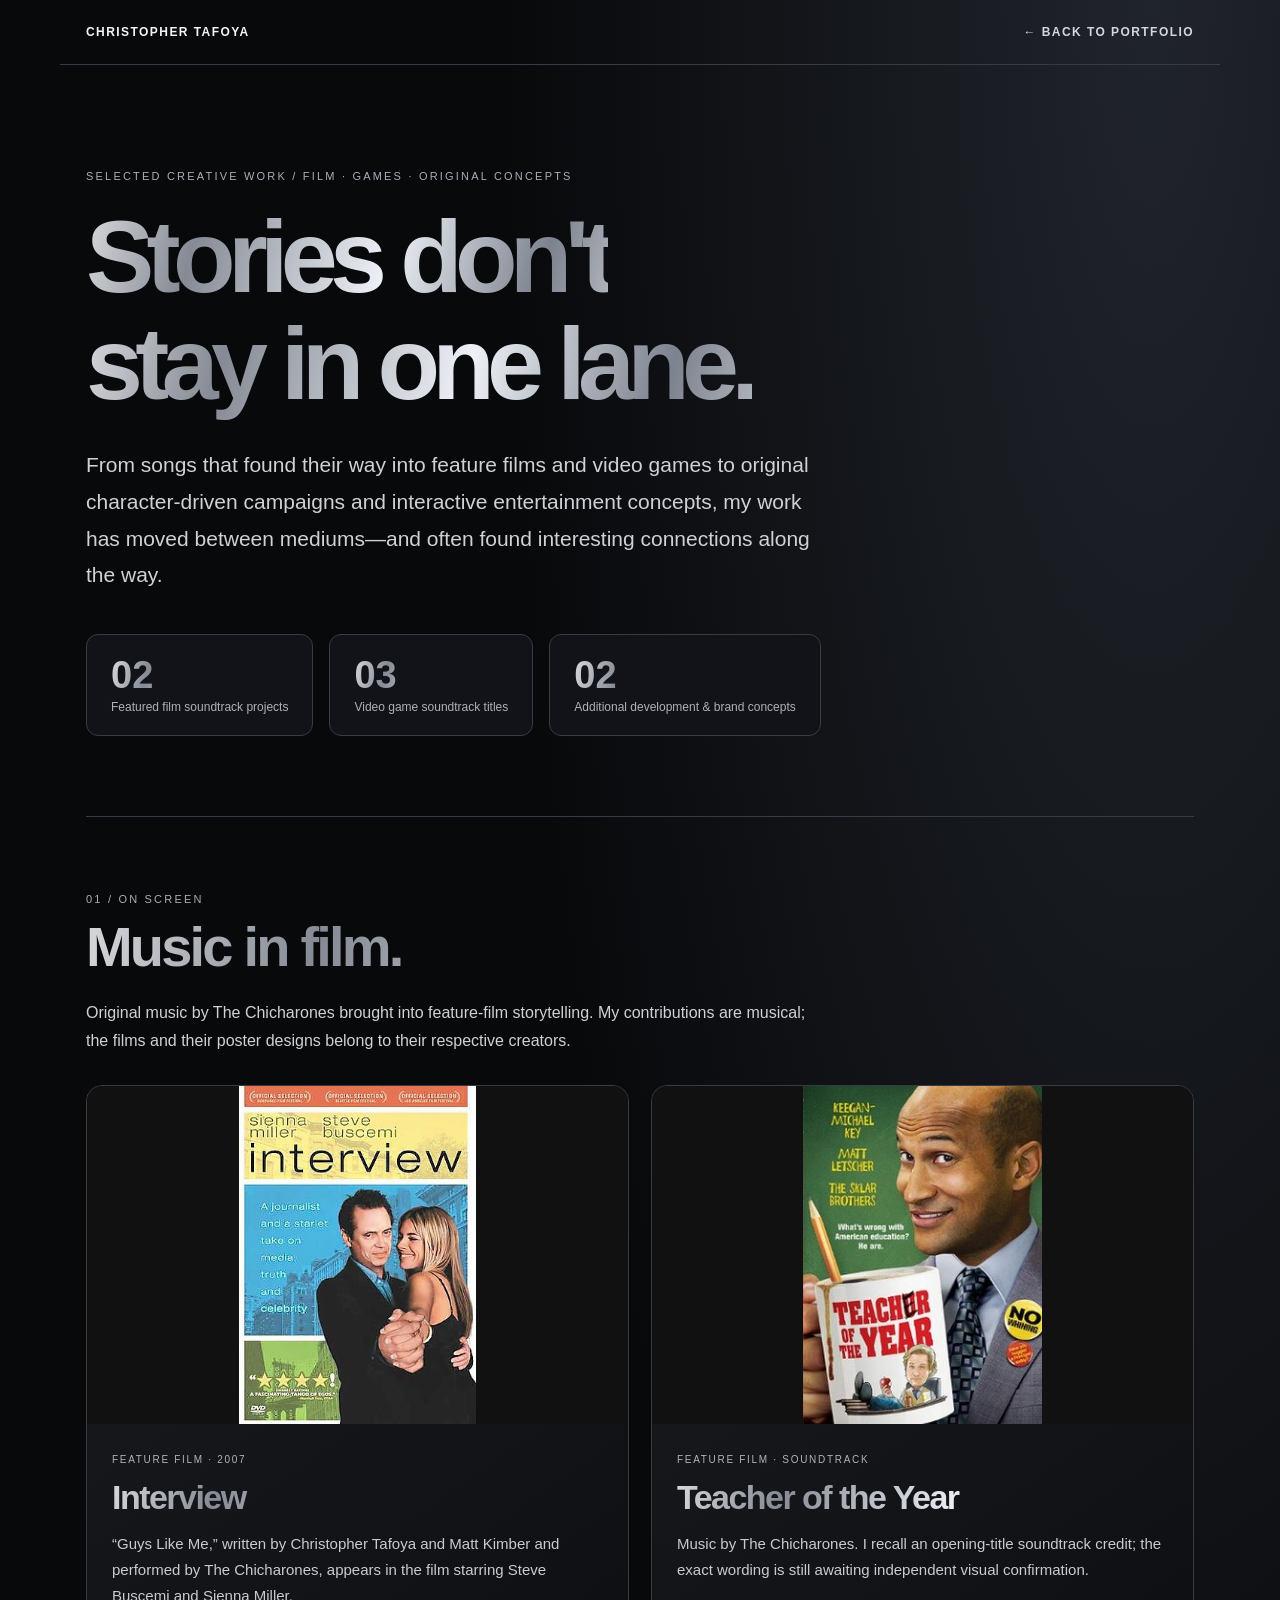
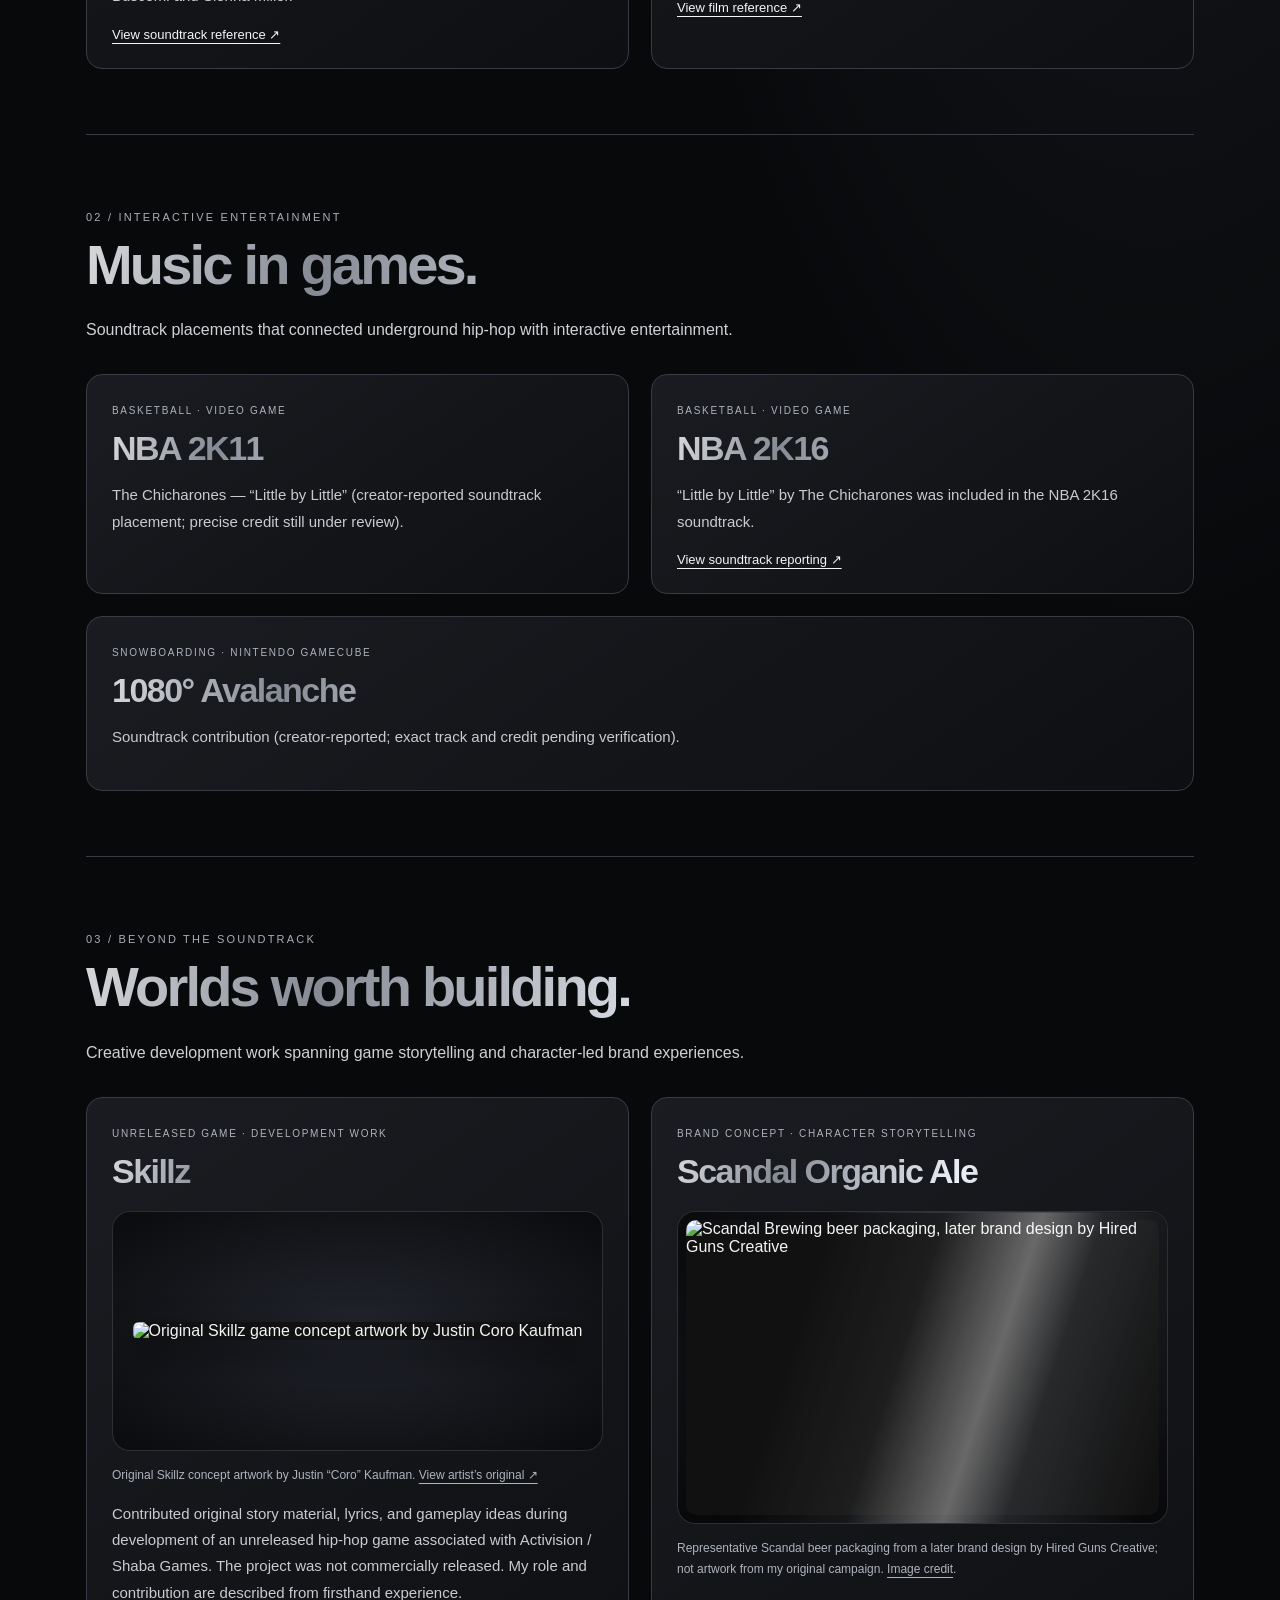
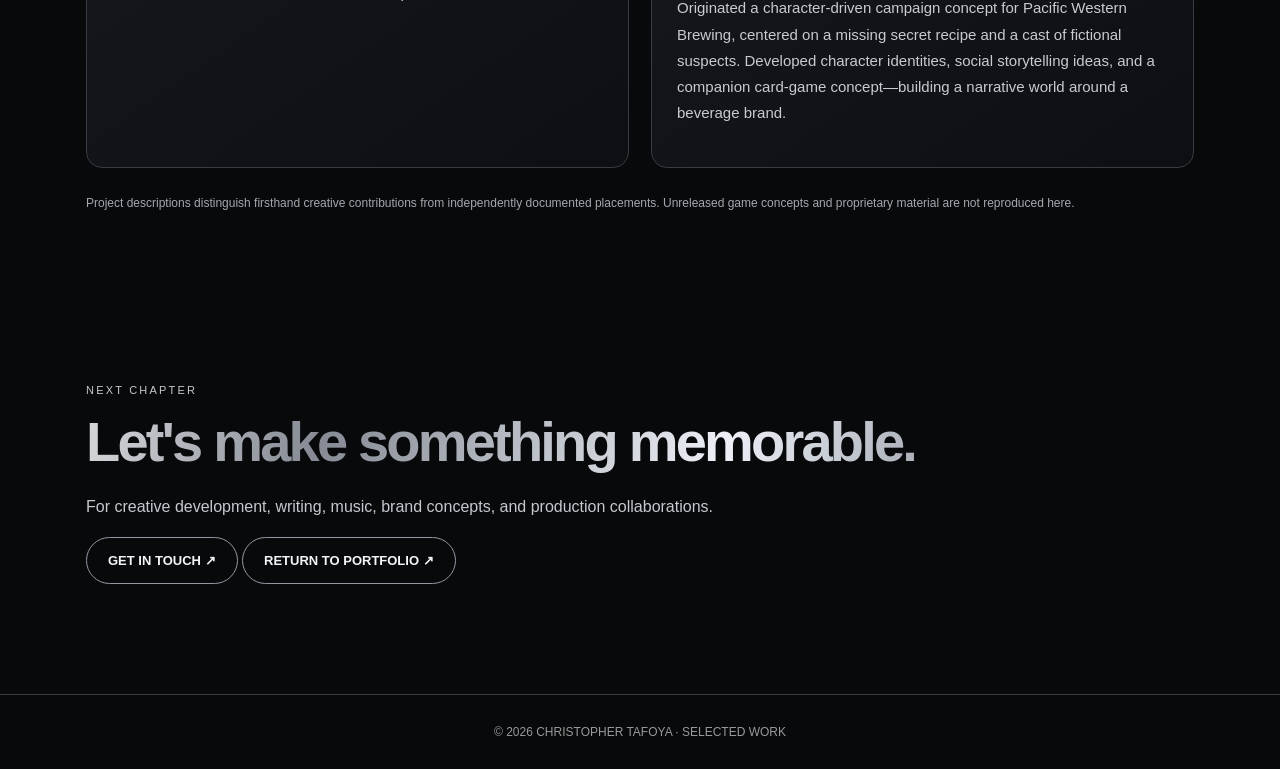
==== commit 52e471d4: "Add files via upload" ====
--- a/film-games-original.html
+++ b/film-games-original.html
@@ -1,3 +1,7 @@
 <!doctype html><html lang="en"><head><meta charset="utf-8"><meta name="viewport" content="width=device-width,initial-scale=1"><meta name="description" content="Selected film, video game and original brand projects by Christopher Tafoya."><title>Film, Games & Original Projects — Christopher Tafoya</title><style>
 :root{color-scheme:dark;--bg:#08090b;--line:#373b43;--copy:#d0d1d5}*{box-sizing:border-box}html{scroll-behavior:smooth}body{margin:0;background:radial-gradient(ellipse at 90% 0%,#20242b 0%,transparent 40%),var(--bg);color:#f3f4f6;font-family:Arial,Helvetica,sans-serif}a{color:inherit}header{display:flex;justify-content:space-between;align-items:center;gap:18px;max-width:1160px;margin:auto;padding:25px 26px;border-bottom:1px solid var(--line)}header a{text-decoration:none;font-size:12px;letter-spacing:.12em;font-weight:800}header a:last-child{color:#d4d7dc}.wrap{max-width:1160px;margin:auto;padding:0 26px}.eyebrow{font-size:11px;letter-spacing:.2em;text-transform:uppercase;color:#aaaeb8}.hero{padding:94px 0 80px}.hero h1{font-size:clamp(46px,8vw,112px);line-height:1.04;letter-spacing:-.075em;max-width:1000px;margin:22px 0 30px;overflow-wrap:break-word}.foil,h2,.card h3,.stat strong{background:linear-gradient(105deg,#777c86,#fff 15%,#858a94 29%,#edf0f6 45%,#7c828e 58%,#fff 73%,#858b98 87%,#f4f6fb);background-size:230% 100%;background-position:var(--shine,40%) center;-webkit-background-clip:text;background-clip:text;color:transparent;-webkit-text-fill-color:transparent}.intro{max-width:730px;font-size:clamp(17px,2vw,21px);line-height:1.75;color:var(--copy)}.stats{display:flex;flex-wrap:wrap;gap:16px;margin-top:40px}.stat{border:1px solid var(--line);border-radius:12px;padding:19px 24px;min-width:175px;background:#111318}.stat strong{font-size:38px;display:block}.stat span{color:#aeb1b9;font-size:12px;line-height:1.5}.section{padding:65px 0;border-top:1px solid var(--line)}h2{font-size:clamp(30px,5vw,56px);line-height:1.12;letter-spacing:-.05em;margin:10px 0 20px}.section-intro{max-width:720px;color:var(--copy);line-height:1.75;margin:0 0 30px}.grid{display:grid;grid-template-columns:repeat(2,minmax(0,1fr));gap:22px}.card{border:1px solid var(--line);background:linear-gradient(145deg,#1a1c21,#0e0f12);border-radius:16px;overflow:hidden;min-width:0}.card img{width:100%;display:block;aspect-ratio:16/10;object-fit:contain;background:#111}.card .inside{padding:25px}.tag{font-size:10px;letter-spacing:.17em;text-transform:uppercase;color:#aeb3bc}.card h3{font-size:clamp(23px,3vw,34px);letter-spacing:-.045em;margin:11px 0 14px}.card p{font-size:15px;line-height:1.75;color:#c9cbd0;margin:0 0 15px}.card a{font-size:13px;text-underline-offset:4px}.wide{grid-column:1/-1}.wide .inside{max-width:850px}.note{font-size:12px;color:#a4a7af;line-height:1.7;margin-top:25px}.button{display:inline-block;border:1px solid #9297a2;border-radius:999px;padding:15px 21px;text-decoration:none;font-size:13px;font-weight:700;min-height:46px}.button:hover{background:#24272d}.contact{padding:80px 0 110px}.contact p{color:#c5c8ce;line-height:1.7}.contact a{overflow-wrap:anywhere}footer{border-top:1px solid var(--line);padding:30px 26px;color:#999;font-size:12px;text-align:center}@media(max-width:650px){header{padding:20px}header a{font-size:10px;letter-spacing:.06em}.wrap{padding:0 20px}.hero{padding:65px 0}.grid{grid-template-columns:1fr}.wide{grid-column:auto}.card .inside{padding:21px}.section{padding:48px 0}.stats{gap:10px}.stat{min-width:140px;flex:1;padding:16px}}@media(prefers-reduced-motion:reduce){html{scroll-behavior:auto}}
- .skillz-cover{padding:8px;min-height:0}.skillz-cover img{width:100%;max-width:100%;height:auto;max-height:none;aspect-ratio:auto;object-fit:contain;box-shadow:none}@media(max-width:600px){.skillz-cover{padding:6px}.skillz-cover img{max-height:none}} .art-credit{font-size:12px!important;color:#aeb3bc!important;margin-top:-10px!important}.art-credit a{font-size:12px} </style><style>.game-cover{margin:20px 0 24px;display:flex;align-items:center;justify-content:center;min-height:240px;border:1px solid rgba(210,215,225,.16);border-radius:18px;background:radial-gradient(ellipse at center,#22252d,#0a0b0d);overflow:hidden;padding:18px}.game-cover img{display:block;max-width:100%;width:auto;height:auto;max-height:350px;object-fit:contain;border-radius:6px;box-shadow:0 16px 35px #0008}@media(max-width:600px){.game-cover{min-height:200px;padding:14px}.game-cover img{max-height:290px}}</style></head><body><header><a href="index.html">CHRISTOPHER TAFOYA</a><a href="index.html#work">← BACK TO PORTFOLIO</a></header><main><div class="wrap"><section class="hero"><p class="eyebrow">Selected creative work / Film · Games · Original Concepts</p><h1><span class="foil">Stories don't</span><br><span class="foil">stay in one lane.</span></h1><p class="intro">From songs that found their way into feature films and video games to original character-driven campaigns and interactive entertainment concepts, my work has moved between mediums—and often found interesting connections along the way.</p><div class="stats"><div class="stat"><strong>02</strong><span>Featured film soundtrack projects</span></div><div class="stat"><strong>03</strong><span>Video game soundtrack titles</span></div><div class="stat"><strong>02</strong><span>Additional development & brand concepts</span></div></div></section><section class="section"><p class="eyebrow">01 / On screen</p><h2>Music in film.</h2><p class="section-intro">Original music by The Chicharones brought into feature-film storytelling. My contributions are musical; the films and their poster designs belong to their respective creators.</p><div class="grid"><article class="card"><img src="interview-poster.jpg" alt="Interview (2007) film poster"><div class="inside"><span class="tag">Feature film · 2007</span><h3>Interview</h3><p>“Guys Like Me,” written by Christopher Tafoya and Matt Kimber and performed by The Chicharones, appears in the film starring Steve Buscemi and Sienna Miller.</p><a href="https://www.ecartelera.com/peliculas/interview/banda-sonora/" target="_blank" rel="noopener noreferrer">View soundtrack reference ↗</a></div></article><article class="card"><img src="teacher-of-the-year-poster.jpg" alt="Teacher of the Year film poster"><div class="inside"><span class="tag">Feature film · Soundtrack</span><h3>Teacher of the Year</h3><p>Music by The Chicharones. I recall an opening-title soundtrack credit; the exact wording is still awaiting independent visual confirmation.</p><a href="https://www.imdb.com/title/tt2076346/" target="_blank" rel="noopener noreferrer">View film reference ↗</a></div></article></div></section><section class="section"><p class="eyebrow">02 / Interactive entertainment</p><h2>Music in games.</h2><p class="section-intro">Soundtrack placements that connected underground hip-hop with interactive entertainment.</p><div class="grid"><article class="card"><div class="inside"><span class="tag">Basketball · Video game</span><h3>NBA 2K11</h3><div class="game-cover"><img loading="lazy" src="https://media.gamestop.com/i/gamestop/11075864?fmt=auto&amp;h=768&amp;w=768" alt="NBA 2K11 official video game cover art" referrerpolicy="no-referrer" onerror="this.parentNode.style.display='none'"></div><p>The Chicharones — “Little by Little” (creator-reported soundtrack placement; precise credit still under review).</p></div></article><article class="card"><div class="inside"><span class="tag">Basketball · Video game</span><h3>NBA 2K16</h3><div class="game-cover"><img loading="lazy" src="https://m.media-amazon.com/images/M/MV5BNjg0ZjBmMWMtMTkwZC00OTcyLTk4NzEtZTRjZmNiMmVlNTk4XkEyXkFqcGc%40._V1_.jpg" alt="NBA 2K16 official video game cover art" referrerpolicy="no-referrer" onerror="this.parentNode.style.display='none'"></div><p>“Little by Little” by The Chicharones was included in the NBA 2K16 soundtrack.</p><a href="https://www.gamespot.com/articles/nba-2k16s-biggest-soundtrack-ever-revealed/1100-6429182/" target="_blank" rel="noopener noreferrer">View soundtrack reporting ↗</a></div></article><article class="card wide"><div class="inside"><span class="tag">Snowboarding · Nintendo GameCube</span><h3>1080° Avalanche</h3><div class="game-cover"><img loading="lazy" src="https://media.gamestop.com/i/gamestop/20017552/1080-Avalanche---GameCube?fmt=auto&amp;h=768&amp;w=768" alt="1080° Avalanche official video game cover art" referrerpolicy="no-referrer" onerror="this.parentNode.style.display='none'"></div><p>Soundtrack contribution (creator-reported; exact track and credit pending verification).</p></div></article></div></section><section class="section"><p class="eyebrow">03 / Beyond the soundtrack</p><h2>Worlds worth building.</h2><p class="section-intro">Creative development work spanning game storytelling and character-led brand experiences.</p><div class="grid"><article class="card"><div class="inside"><span class="tag">Unreleased game · Development work</span><h3>Skillz</h3><div class="game-cover skillz-cover"><img loading="lazy" src="https://coro36ink.com/content/commercial/smallposterweb.jpg" alt="Original Skillz game concept artwork by Justin Coro Kaufman" referrerpolicy="no-referrer"></div><p class="art-credit">Original Skillz concept artwork by Justin “Coro” Kaufman. <a href="https://coro36ink.com/content/commercial/smallposterweb.jpg" target="_blank" rel="noopener noreferrer">View artist’s original ↗</a></p><p>Contributed original story material, lyrics, and gameplay ideas during development of an unreleased hip-hop game associated with Activision / Shaba Games. The project was not commercially released. My role and contribution are described from firsthand experience.</p></div></article><article class="card"><div class="inside"><span class="tag">Brand concept · Character storytelling</span><h3>Scandal Organic Ale</h3><div class="game-cover" style="padding:8px;min-height:0"><img src="https://images.squarespace-cdn.com/content/v1/527bd1f5e4b0040d68c6af3c/1556227795884-2N1UZ33HA7UR6IF5MLDF/Branding%2Bfor%2BScandal%2BBrewing" alt="Scandal Brewing beer packaging, later brand design by Hired Guns Creative" loading="lazy" style="display:block;width:100%;height:auto;max-height:none;object-fit:contain;border-radius:10px" /></div><p class="art-credit">Representative Scandal beer packaging from a later brand design by Hired Guns Creative; not artwork from my original campaign. <a href="https://www.hiredgunscreative.com/portfolio/scandal-brewing" target="_blank" rel="noopener noreferrer">Image credit</a>.</p><p>Originated a character-driven campaign concept for Pacific Western Brewing, centered on a missing secret recipe and a cast of fictional suspects. Developed character identities, social storytelling ideas, and a companion card-game concept—building a narrative world around a beverage brand.</p></div></article></div><p class="note">Project descriptions distinguish firsthand creative contributions from independently documented placements. Unreleased game concepts and proprietary material are not reproduced here.</p></section><section class="contact"><p class="eyebrow">Next chapter</p><h2>Let's make something memorable.</h2><p>For creative development, writing, music, brand concepts, and production collaborations.</p><a class="button" href="mailto:sleep.uno.biz@gmail.com">GET IN TOUCH ↗</a> <a class="button" href="index.html">RETURN TO PORTFOLIO ↗</a></section></div></main><footer>© 2026 CHRISTOPHER TAFOYA · SELECTED WORK</footer><script>(function(){if(window.matchMedia('(prefers-reduced-motion: reduce)').matches)return;let scheduled=false;function paint(){scheduled=false;const y=window.scrollY||0;const p=35+Math.sin(y/390)*32;document.documentElement.style.setProperty('--shine',p+'%')}window.addEventListener('scroll',()=>{if(!scheduled){scheduled=true;requestAnimationFrame(paint)}},{passive:true});paint()})()</script></body></html>+ .skillz-cover{padding:8px;min-height:0}.skillz-cover img{width:100%;max-width:100%;height:auto;max-height:none;aspect-ratio:auto;object-fit:contain;box-shadow:none}@media(max-width:600px){.skillz-cover{padding:6px}.skillz-cover img{max-height:none}} .art-credit{font-size:12px!important;color:#aeb3bc!important;margin-top:-10px!important}.art-credit a{font-size:12px} </style><style>.game-cover{margin:20px 0 24px;display:flex;align-items:center;justify-content:center;min-height:240px;border:1px solid rgba(210,215,225,.16);border-radius:18px;background:radial-gradient(ellipse at center,#22252d,#0a0b0d);overflow:hidden;padding:18px}.game-cover img{display:block;max-width:100%;width:auto;height:auto;max-height:350px;object-fit:contain;border-radius:6px;box-shadow:0 16px 35px #0008}@media(max-width:600px){.game-cover{min-height:200px;padding:14px}.game-cover img{max-height:290px}}</style><style>/* Scroll-reactive silver glint, scoped to the Scandal image only. */
+.scandal-foil-art{position:relative;isolation:isolate;overflow:hidden}
+.scandal-foil-art::after{content:"";position:absolute;inset:0;pointer-events:none;border-radius:inherit;background:linear-gradient(108deg,transparent 0%,transparent 31%,rgba(240,245,255,.08) 40%,rgba(255,255,255,.52) 48%,rgba(208,219,238,.17) 53%,transparent 64%,transparent 100%);background-size:230% 100%;background-position:var(--shine,40%) center;mix-blend-mode:screen;opacity:.7}
+@media(prefers-reduced-motion:reduce){.scandal-foil-art::after{opacity:.2;background-position:40% center}}
+</style></head><body><header><a href="index.html">CHRISTOPHER TAFOYA</a><a href="index.html#work">← BACK TO PORTFOLIO</a></header><main><div class="wrap"><section class="hero"><p class="eyebrow">Selected creative work / Film · Games · Original Concepts</p><h1><span class="foil">Stories don't</span><br><span class="foil">stay in one lane.</span></h1><p class="intro">From songs that found their way into feature films and video games to original character-driven campaigns and interactive entertainment concepts, my work has moved between mediums—and often found interesting connections along the way.</p><div class="stats"><div class="stat"><strong>02</strong><span>Featured film soundtrack projects</span></div><div class="stat"><strong>03</strong><span>Video game soundtrack titles</span></div><div class="stat"><strong>02</strong><span>Additional development & brand concepts</span></div></div></section><section class="section"><p class="eyebrow">01 / On screen</p><h2>Music in film.</h2><p class="section-intro">Original music by The Chicharones brought into feature-film storytelling. My contributions are musical; the films and their poster designs belong to their respective creators.</p><div class="grid"><article class="card"><img src="interview-poster.jpg" alt="Interview (2007) film poster"><div class="inside"><span class="tag">Feature film · 2007</span><h3>Interview</h3><p>“Guys Like Me,” written by Christopher Tafoya and Matt Kimber and performed by The Chicharones, appears in the film starring Steve Buscemi and Sienna Miller.</p><a href="https://www.ecartelera.com/peliculas/interview/banda-sonora/" target="_blank" rel="noopener noreferrer">View soundtrack reference ↗</a></div></article><article class="card"><img src="teacher-of-the-year-poster.jpg" alt="Teacher of the Year film poster"><div class="inside"><span class="tag">Feature film · Soundtrack</span><h3>Teacher of the Year</h3><p>Music by The Chicharones. I recall an opening-title soundtrack credit; the exact wording is still awaiting independent visual confirmation.</p><a href="https://www.imdb.com/title/tt2076346/" target="_blank" rel="noopener noreferrer">View film reference ↗</a></div></article></div></section><section class="section"><p class="eyebrow">02 / Interactive entertainment</p><h2>Music in games.</h2><p class="section-intro">Soundtrack placements that connected underground hip-hop with interactive entertainment.</p><div class="grid"><article class="card"><div class="inside"><span class="tag">Basketball · Video game</span><h3>NBA 2K11</h3><div class="game-cover"><img loading="lazy" src="https://media.gamestop.com/i/gamestop/11075864?fmt=auto&amp;h=768&amp;w=768" alt="NBA 2K11 official video game cover art" referrerpolicy="no-referrer" onerror="this.parentNode.style.display='none'"></div><p>The Chicharones — “Little by Little” (creator-reported soundtrack placement; precise credit still under review).</p></div></article><article class="card"><div class="inside"><span class="tag">Basketball · Video game</span><h3>NBA 2K16</h3><div class="game-cover"><img loading="lazy" src="https://m.media-amazon.com/images/M/MV5BNjg0ZjBmMWMtMTkwZC00OTcyLTk4NzEtZTRjZmNiMmVlNTk4XkEyXkFqcGc%40._V1_.jpg" alt="NBA 2K16 official video game cover art" referrerpolicy="no-referrer" onerror="this.parentNode.style.display='none'"></div><p>“Little by Little” by The Chicharones was included in the NBA 2K16 soundtrack.</p><a href="https://www.gamespot.com/articles/nba-2k16s-biggest-soundtrack-ever-revealed/1100-6429182/" target="_blank" rel="noopener noreferrer">View soundtrack reporting ↗</a></div></article><article class="card wide"><div class="inside"><span class="tag">Snowboarding · Nintendo GameCube</span><h3>1080° Avalanche</h3><div class="game-cover"><img loading="lazy" src="https://media.gamestop.com/i/gamestop/20017552/1080-Avalanche---GameCube?fmt=auto&amp;h=768&amp;w=768" alt="1080° Avalanche official video game cover art" referrerpolicy="no-referrer" onerror="this.parentNode.style.display='none'"></div><p>Soundtrack contribution (creator-reported; exact track and credit pending verification).</p></div></article></div></section><section class="section"><p class="eyebrow">03 / Beyond the soundtrack</p><h2>Worlds worth building.</h2><p class="section-intro">Creative development work spanning game storytelling and character-led brand experiences.</p><div class="grid"><article class="card"><div class="inside"><span class="tag">Unreleased game · Development work</span><h3>Skillz</h3><div class="game-cover skillz-cover"><img loading="lazy" src="https://coro36ink.com/content/commercial/smallposterweb.jpg" alt="Original Skillz game concept artwork by Justin Coro Kaufman" referrerpolicy="no-referrer"></div><p class="art-credit">Original Skillz concept artwork by Justin “Coro” Kaufman. <a href="https://coro36ink.com/content/commercial/smallposterweb.jpg" target="_blank" rel="noopener noreferrer">View artist’s original ↗</a></p><p>Contributed original story material, lyrics, and gameplay ideas during development of an unreleased hip-hop game associated with Activision / Shaba Games. The project was not commercially released. My role and contribution are described from firsthand experience.</p></div></article><article class="card"><div class="inside"><span class="tag">Brand concept · Character storytelling</span><h3>Scandal Organic Ale</h3><div class="game-cover scandal-foil-art" style="padding:8px;min-height:0"><img src="https://images.squarespace-cdn.com/content/v1/527bd1f5e4b0040d68c6af3c/1556227795884-2N1UZ33HA7UR6IF5MLDF/Branding%2Bfor%2BScandal%2BBrewing" alt="Scandal Brewing beer packaging, later brand design by Hired Guns Creative" loading="lazy" style="display:block;width:100%;height:auto;max-height:none;object-fit:contain;border-radius:10px" /></div><p class="art-credit">Representative Scandal beer packaging from a later brand design by Hired Guns Creative; not artwork from my original campaign. <a href="https://www.hiredgunscreative.com/portfolio/scandal-brewing" target="_blank" rel="noopener noreferrer">Image credit</a>.</p><p>Originated a character-driven campaign concept for Pacific Western Brewing, centered on a missing secret recipe and a cast of fictional suspects. Developed character identities, social storytelling ideas, and a companion card-game concept—building a narrative world around a beverage brand.</p></div></article></div><p class="note">Project descriptions distinguish firsthand creative contributions from independently documented placements. Unreleased game concepts and proprietary material are not reproduced here.</p></section><section class="contact"><p class="eyebrow">Next chapter</p><h2>Let's make something memorable.</h2><p>For creative development, writing, music, brand concepts, and production collaborations.</p><a class="button" href="mailto:sleep.uno.biz@gmail.com">GET IN TOUCH ↗</a> <a class="button" href="index.html">RETURN TO PORTFOLIO ↗</a></section></div></main><footer>© 2026 CHRISTOPHER TAFOYA · SELECTED WORK</footer><script>(function(){if(window.matchMedia('(prefers-reduced-motion: reduce)').matches)return;let scheduled=false;function paint(){scheduled=false;const y=window.scrollY||0;const p=35+Math.sin(y/390)*32;document.documentElement.style.setProperty('--shine',p+'%')}window.addEventListener('scroll',()=>{if(!scheduled){scheduled=true;requestAnimationFrame(paint)}},{passive:true});paint()})()</script></body></html>
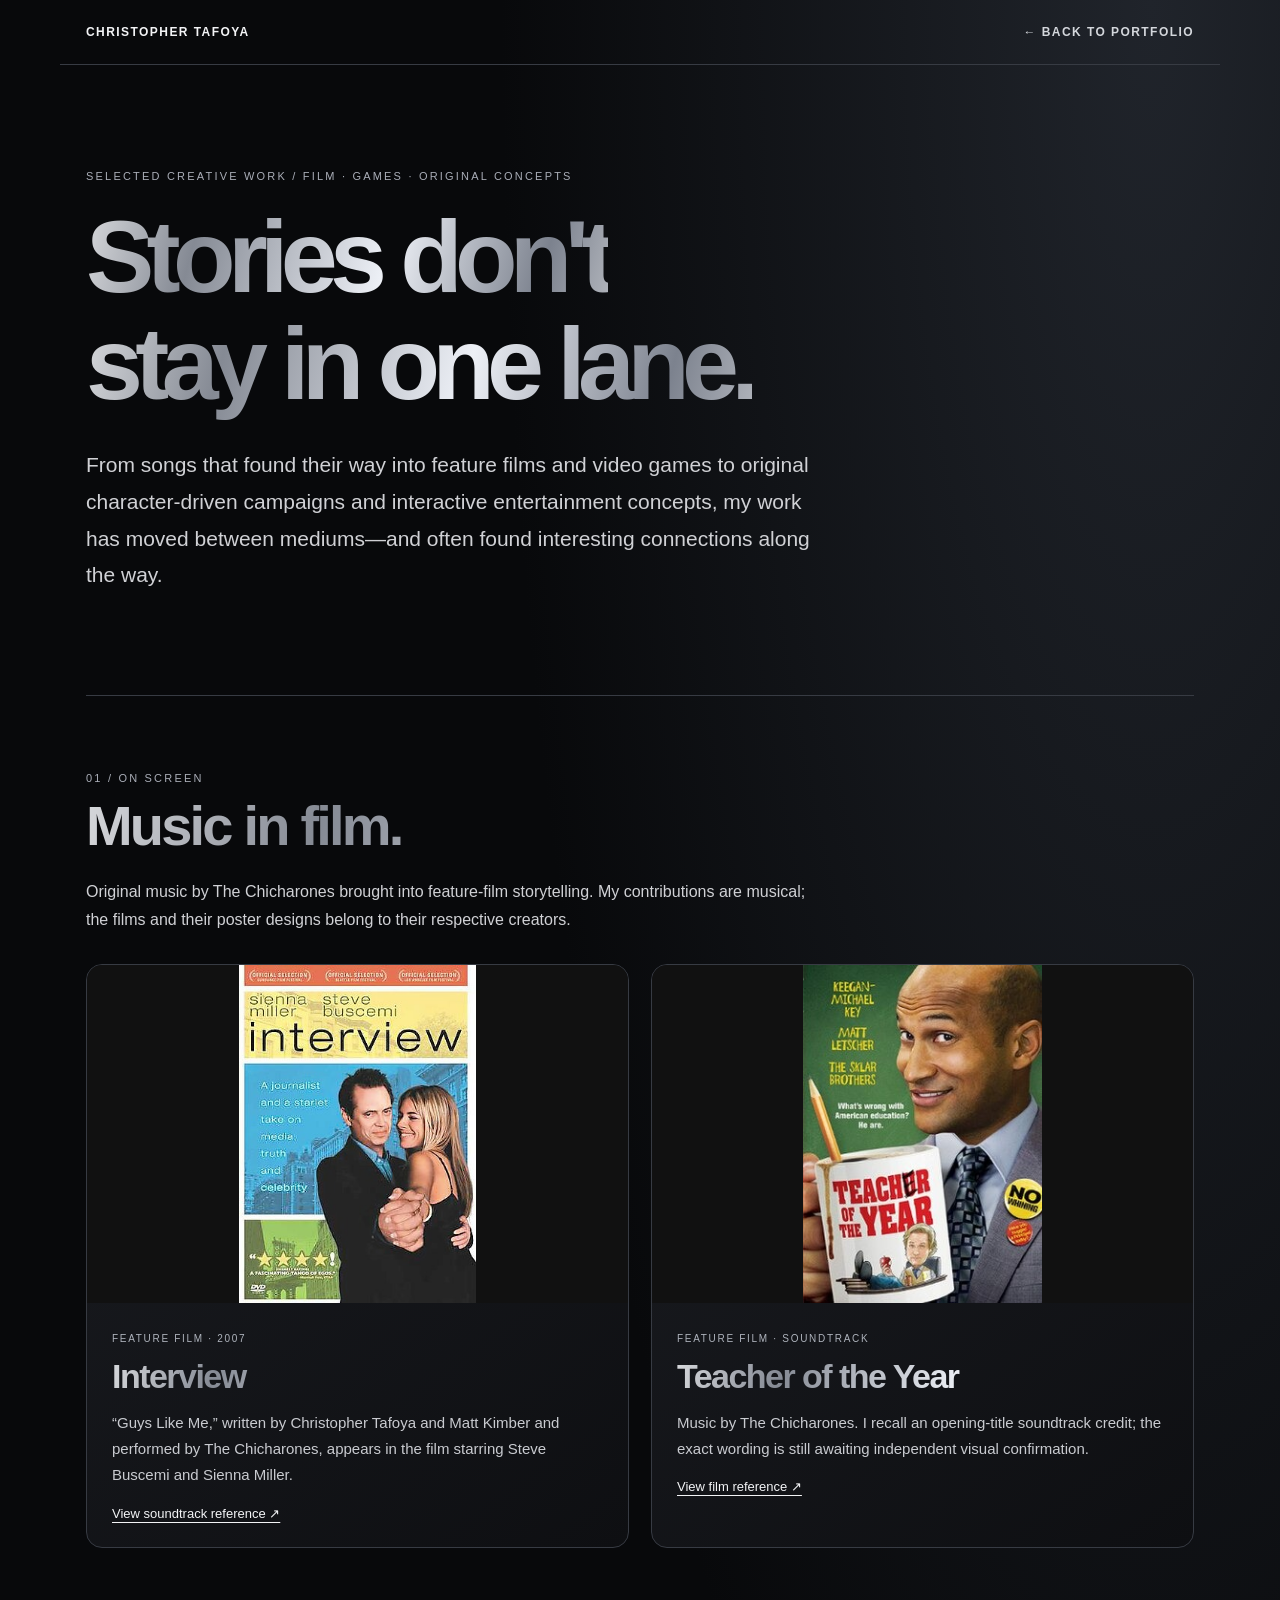
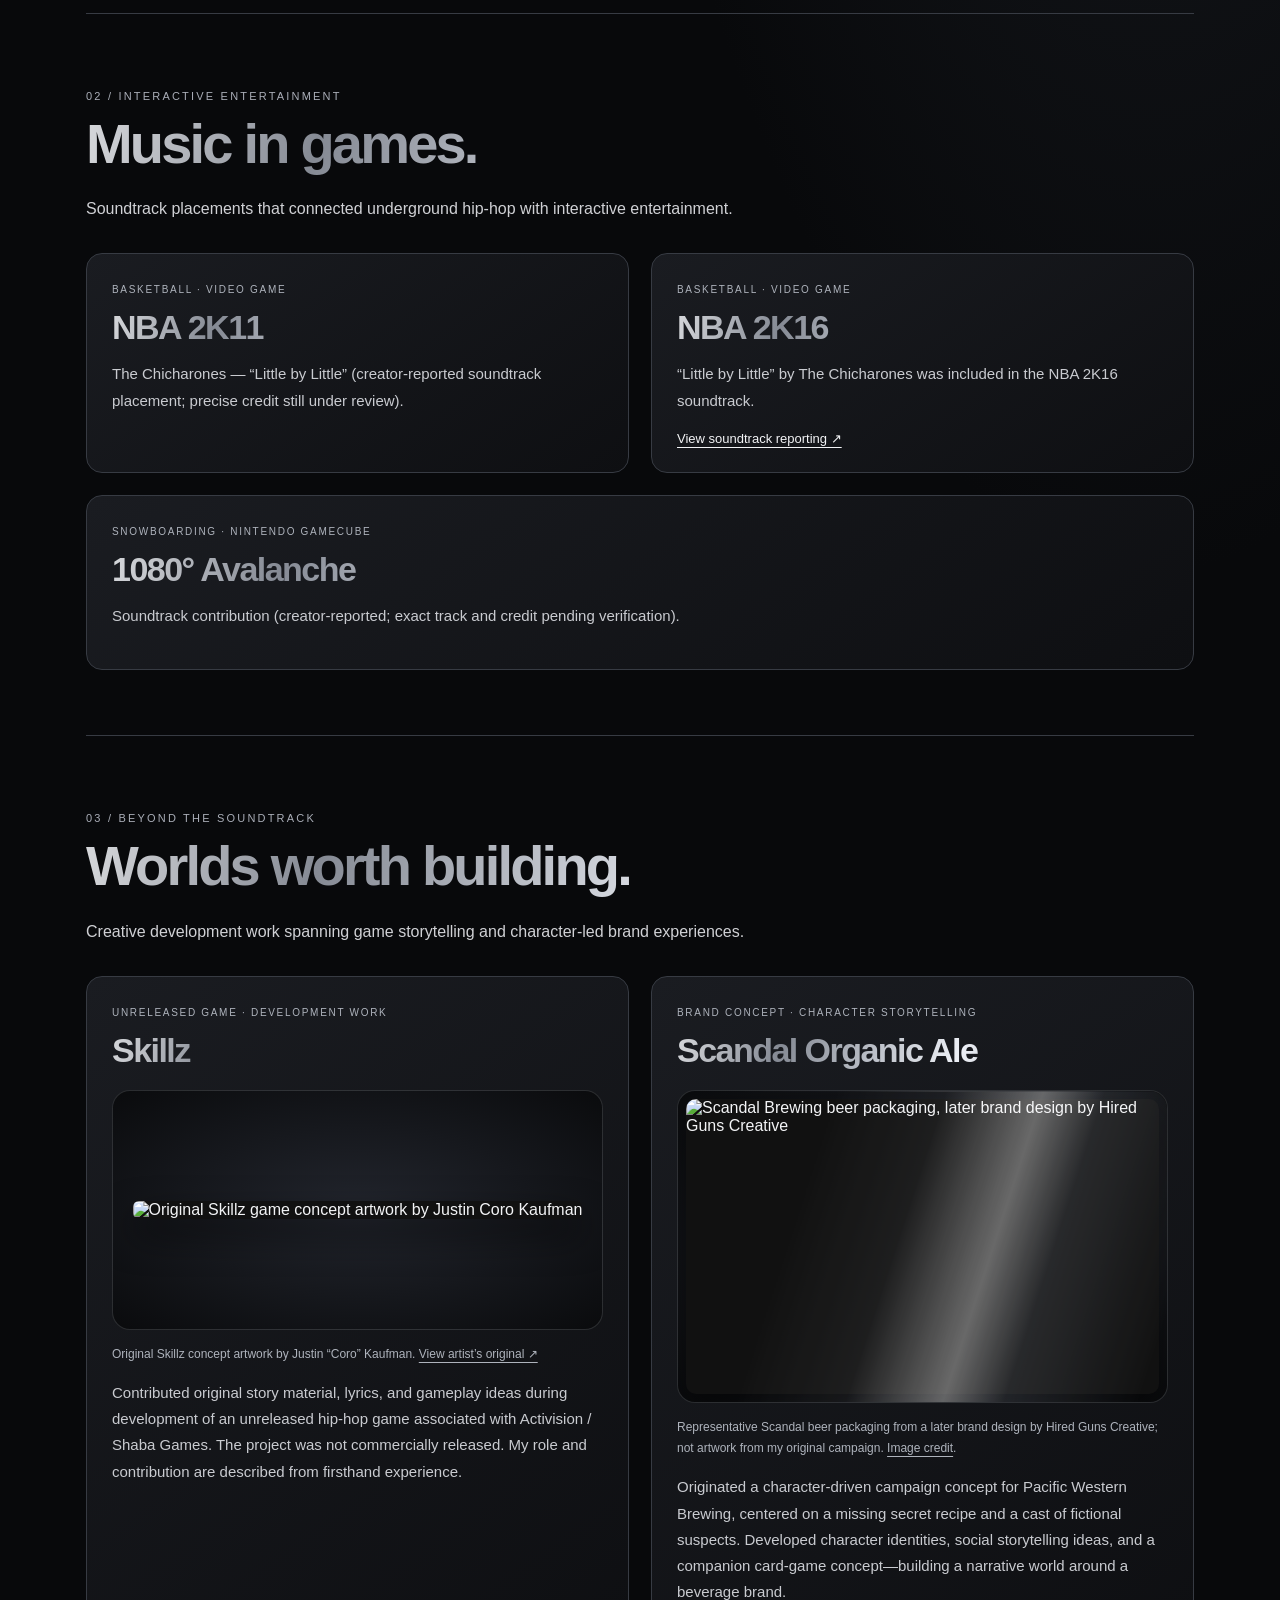
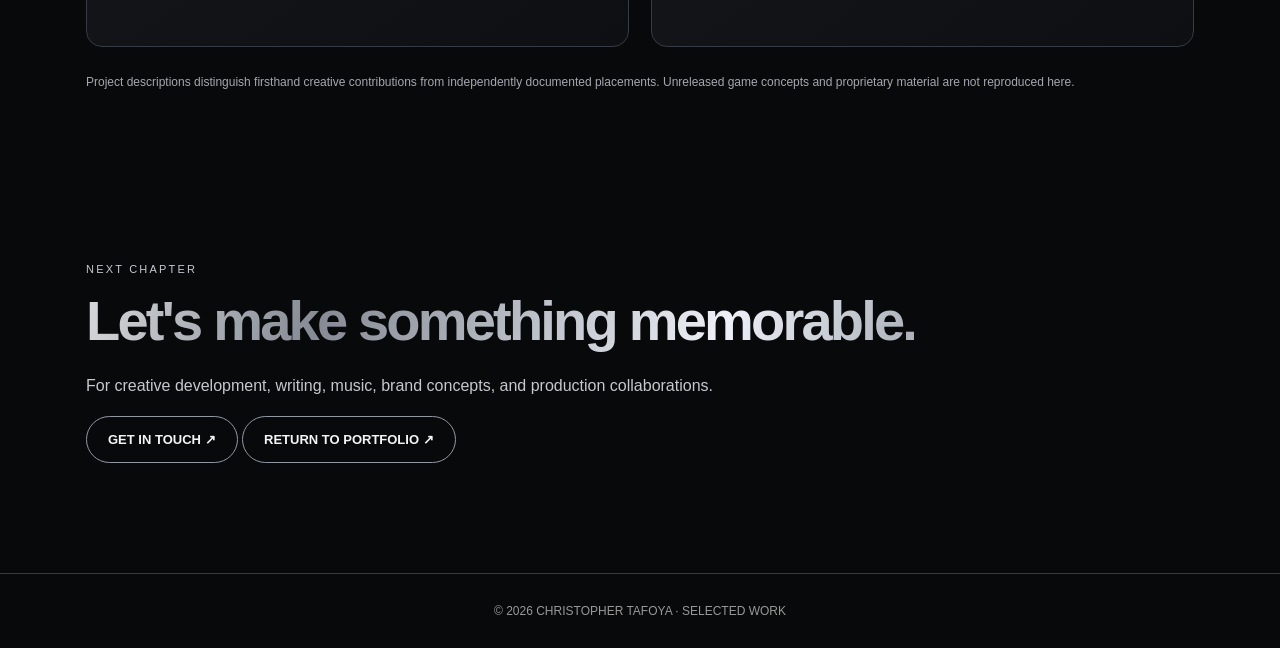
==== commit a4731fd8: "Add files via upload" ====
--- a/film-games-original.html
+++ b/film-games-original.html
@@ -4,4 +4,4 @@
 .scandal-foil-art{position:relative;isolation:isolate;overflow:hidden}
 .scandal-foil-art::after{content:"";position:absolute;inset:0;pointer-events:none;border-radius:inherit;background:linear-gradient(108deg,transparent 0%,transparent 31%,rgba(240,245,255,.08) 40%,rgba(255,255,255,.52) 48%,rgba(208,219,238,.17) 53%,transparent 64%,transparent 100%);background-size:230% 100%;background-position:var(--shine,40%) center;mix-blend-mode:screen;opacity:.7}
 @media(prefers-reduced-motion:reduce){.scandal-foil-art::after{opacity:.2;background-position:40% center}}
-</style></head><body><header><a href="index.html">CHRISTOPHER TAFOYA</a><a href="index.html#work">← BACK TO PORTFOLIO</a></header><main><div class="wrap"><section class="hero"><p class="eyebrow">Selected creative work / Film · Games · Original Concepts</p><h1><span class="foil">Stories don't</span><br><span class="foil">stay in one lane.</span></h1><p class="intro">From songs that found their way into feature films and video games to original character-driven campaigns and interactive entertainment concepts, my work has moved between mediums—and often found interesting connections along the way.</p><div class="stats"><div class="stat"><strong>02</strong><span>Featured film soundtrack projects</span></div><div class="stat"><strong>03</strong><span>Video game soundtrack titles</span></div><div class="stat"><strong>02</strong><span>Additional development & brand concepts</span></div></div></section><section class="section"><p class="eyebrow">01 / On screen</p><h2>Music in film.</h2><p class="section-intro">Original music by The Chicharones brought into feature-film storytelling. My contributions are musical; the films and their poster designs belong to their respective creators.</p><div class="grid"><article class="card"><img src="interview-poster.jpg" alt="Interview (2007) film poster"><div class="inside"><span class="tag">Feature film · 2007</span><h3>Interview</h3><p>“Guys Like Me,” written by Christopher Tafoya and Matt Kimber and performed by The Chicharones, appears in the film starring Steve Buscemi and Sienna Miller.</p><a href="https://www.ecartelera.com/peliculas/interview/banda-sonora/" target="_blank" rel="noopener noreferrer">View soundtrack reference ↗</a></div></article><article class="card"><img src="teacher-of-the-year-poster.jpg" alt="Teacher of the Year film poster"><div class="inside"><span class="tag">Feature film · Soundtrack</span><h3>Teacher of the Year</h3><p>Music by The Chicharones. I recall an opening-title soundtrack credit; the exact wording is still awaiting independent visual confirmation.</p><a href="https://www.imdb.com/title/tt2076346/" target="_blank" rel="noopener noreferrer">View film reference ↗</a></div></article></div></section><section class="section"><p class="eyebrow">02 / Interactive entertainment</p><h2>Music in games.</h2><p class="section-intro">Soundtrack placements that connected underground hip-hop with interactive entertainment.</p><div class="grid"><article class="card"><div class="inside"><span class="tag">Basketball · Video game</span><h3>NBA 2K11</h3><div class="game-cover"><img loading="lazy" src="https://media.gamestop.com/i/gamestop/11075864?fmt=auto&amp;h=768&amp;w=768" alt="NBA 2K11 official video game cover art" referrerpolicy="no-referrer" onerror="this.parentNode.style.display='none'"></div><p>The Chicharones — “Little by Little” (creator-reported soundtrack placement; precise credit still under review).</p></div></article><article class="card"><div class="inside"><span class="tag">Basketball · Video game</span><h3>NBA 2K16</h3><div class="game-cover"><img loading="lazy" src="https://m.media-amazon.com/images/M/MV5BNjg0ZjBmMWMtMTkwZC00OTcyLTk4NzEtZTRjZmNiMmVlNTk4XkEyXkFqcGc%40._V1_.jpg" alt="NBA 2K16 official video game cover art" referrerpolicy="no-referrer" onerror="this.parentNode.style.display='none'"></div><p>“Little by Little” by The Chicharones was included in the NBA 2K16 soundtrack.</p><a href="https://www.gamespot.com/articles/nba-2k16s-biggest-soundtrack-ever-revealed/1100-6429182/" target="_blank" rel="noopener noreferrer">View soundtrack reporting ↗</a></div></article><article class="card wide"><div class="inside"><span class="tag">Snowboarding · Nintendo GameCube</span><h3>1080° Avalanche</h3><div class="game-cover"><img loading="lazy" src="https://media.gamestop.com/i/gamestop/20017552/1080-Avalanche---GameCube?fmt=auto&amp;h=768&amp;w=768" alt="1080° Avalanche official video game cover art" referrerpolicy="no-referrer" onerror="this.parentNode.style.display='none'"></div><p>Soundtrack contribution (creator-reported; exact track and credit pending verification).</p></div></article></div></section><section class="section"><p class="eyebrow">03 / Beyond the soundtrack</p><h2>Worlds worth building.</h2><p class="section-intro">Creative development work spanning game storytelling and character-led brand experiences.</p><div class="grid"><article class="card"><div class="inside"><span class="tag">Unreleased game · Development work</span><h3>Skillz</h3><div class="game-cover skillz-cover"><img loading="lazy" src="https://coro36ink.com/content/commercial/smallposterweb.jpg" alt="Original Skillz game concept artwork by Justin Coro Kaufman" referrerpolicy="no-referrer"></div><p class="art-credit">Original Skillz concept artwork by Justin “Coro” Kaufman. <a href="https://coro36ink.com/content/commercial/smallposterweb.jpg" target="_blank" rel="noopener noreferrer">View artist’s original ↗</a></p><p>Contributed original story material, lyrics, and gameplay ideas during development of an unreleased hip-hop game associated with Activision / Shaba Games. The project was not commercially released. My role and contribution are described from firsthand experience.</p></div></article><article class="card"><div class="inside"><span class="tag">Brand concept · Character storytelling</span><h3>Scandal Organic Ale</h3><div class="game-cover scandal-foil-art" style="padding:8px;min-height:0"><img src="https://images.squarespace-cdn.com/content/v1/527bd1f5e4b0040d68c6af3c/1556227795884-2N1UZ33HA7UR6IF5MLDF/Branding%2Bfor%2BScandal%2BBrewing" alt="Scandal Brewing beer packaging, later brand design by Hired Guns Creative" loading="lazy" style="display:block;width:100%;height:auto;max-height:none;object-fit:contain;border-radius:10px" /></div><p class="art-credit">Representative Scandal beer packaging from a later brand design by Hired Guns Creative; not artwork from my original campaign. <a href="https://www.hiredgunscreative.com/portfolio/scandal-brewing" target="_blank" rel="noopener noreferrer">Image credit</a>.</p><p>Originated a character-driven campaign concept for Pacific Western Brewing, centered on a missing secret recipe and a cast of fictional suspects. Developed character identities, social storytelling ideas, and a companion card-game concept—building a narrative world around a beverage brand.</p></div></article></div><p class="note">Project descriptions distinguish firsthand creative contributions from independently documented placements. Unreleased game concepts and proprietary material are not reproduced here.</p></section><section class="contact"><p class="eyebrow">Next chapter</p><h2>Let's make something memorable.</h2><p>For creative development, writing, music, brand concepts, and production collaborations.</p><a class="button" href="mailto:sleep.uno.biz@gmail.com">GET IN TOUCH ↗</a> <a class="button" href="index.html">RETURN TO PORTFOLIO ↗</a></section></div></main><footer>© 2026 CHRISTOPHER TAFOYA · SELECTED WORK</footer><script>(function(){if(window.matchMedia('(prefers-reduced-motion: reduce)').matches)return;let scheduled=false;function paint(){scheduled=false;const y=window.scrollY||0;const p=35+Math.sin(y/390)*32;document.documentElement.style.setProperty('--shine',p+'%')}window.addEventListener('scroll',()=>{if(!scheduled){scheduled=true;requestAnimationFrame(paint)}},{passive:true});paint()})()</script></body></html>+</style></head><body><header><a href="index.html">CHRISTOPHER TAFOYA</a><a href="index.html#work">← BACK TO PORTFOLIO</a></header><main><div class="wrap"><section class="hero"><p class="eyebrow">Selected creative work / Film · Games · Original Concepts</p><h1><span class="foil">Stories don't</span><br><span class="foil">stay in one lane.</span></h1><p class="intro">From songs that found their way into feature films and video games to original character-driven campaigns and interactive entertainment concepts, my work has moved between mediums—and often found interesting connections along the way.</p></section><section class="section"><p class="eyebrow">01 / On screen</p><h2>Music in film.</h2><p class="section-intro">Original music by The Chicharones brought into feature-film storytelling. My contributions are musical; the films and their poster designs belong to their respective creators.</p><div class="grid"><article class="card"><img src="interview-poster.jpg" alt="Interview (2007) film poster"><div class="inside"><span class="tag">Feature film · 2007</span><h3>Interview</h3><p>“Guys Like Me,” written by Christopher Tafoya and Matt Kimber and performed by The Chicharones, appears in the film starring Steve Buscemi and Sienna Miller.</p><a href="https://www.ecartelera.com/peliculas/interview/banda-sonora/" target="_blank" rel="noopener noreferrer">View soundtrack reference ↗</a></div></article><article class="card"><img src="teacher-of-the-year-poster.jpg" alt="Teacher of the Year film poster"><div class="inside"><span class="tag">Feature film · Soundtrack</span><h3>Teacher of the Year</h3><p>Music by The Chicharones. I recall an opening-title soundtrack credit; the exact wording is still awaiting independent visual confirmation.</p><a href="https://www.imdb.com/title/tt2076346/" target="_blank" rel="noopener noreferrer">View film reference ↗</a></div></article></div></section><section class="section"><p class="eyebrow">02 / Interactive entertainment</p><h2>Music in games.</h2><p class="section-intro">Soundtrack placements that connected underground hip-hop with interactive entertainment.</p><div class="grid"><article class="card"><div class="inside"><span class="tag">Basketball · Video game</span><h3>NBA 2K11</h3><div class="game-cover"><img loading="lazy" src="https://media.gamestop.com/i/gamestop/11075864?fmt=auto&amp;h=768&amp;w=768" alt="NBA 2K11 official video game cover art" referrerpolicy="no-referrer" onerror="this.parentNode.style.display='none'"></div><p>The Chicharones — “Little by Little” (creator-reported soundtrack placement; precise credit still under review).</p></div></article><article class="card"><div class="inside"><span class="tag">Basketball · Video game</span><h3>NBA 2K16</h3><div class="game-cover"><img loading="lazy" src="https://m.media-amazon.com/images/M/MV5BNjg0ZjBmMWMtMTkwZC00OTcyLTk4NzEtZTRjZmNiMmVlNTk4XkEyXkFqcGc%40._V1_.jpg" alt="NBA 2K16 official video game cover art" referrerpolicy="no-referrer" onerror="this.parentNode.style.display='none'"></div><p>“Little by Little” by The Chicharones was included in the NBA 2K16 soundtrack.</p><a href="https://www.gamespot.com/articles/nba-2k16s-biggest-soundtrack-ever-revealed/1100-6429182/" target="_blank" rel="noopener noreferrer">View soundtrack reporting ↗</a></div></article><article class="card wide"><div class="inside"><span class="tag">Snowboarding · Nintendo GameCube</span><h3>1080° Avalanche</h3><div class="game-cover"><img loading="lazy" src="https://media.gamestop.com/i/gamestop/20017552/1080-Avalanche---GameCube?fmt=auto&amp;h=768&amp;w=768" alt="1080° Avalanche official video game cover art" referrerpolicy="no-referrer" onerror="this.parentNode.style.display='none'"></div><p>Soundtrack contribution (creator-reported; exact track and credit pending verification).</p></div></article></div></section><section class="section"><p class="eyebrow">03 / Beyond the soundtrack</p><h2>Worlds worth building.</h2><p class="section-intro">Creative development work spanning game storytelling and character-led brand experiences.</p><div class="grid"><article class="card"><div class="inside"><span class="tag">Unreleased game · Development work</span><h3>Skillz</h3><div class="game-cover skillz-cover"><img loading="lazy" src="https://coro36ink.com/content/commercial/smallposterweb.jpg" alt="Original Skillz game concept artwork by Justin Coro Kaufman" referrerpolicy="no-referrer"></div><p class="art-credit">Original Skillz concept artwork by Justin “Coro” Kaufman. <a href="https://coro36ink.com/content/commercial/smallposterweb.jpg" target="_blank" rel="noopener noreferrer">View artist’s original ↗</a></p><p>Contributed original story material, lyrics, and gameplay ideas during development of an unreleased hip-hop game associated with Activision / Shaba Games. The project was not commercially released. My role and contribution are described from firsthand experience.</p></div></article><article class="card"><div class="inside"><span class="tag">Brand concept · Character storytelling</span><h3>Scandal Organic Ale</h3><div class="game-cover scandal-foil-art" style="padding:8px;min-height:0"><img src="https://images.squarespace-cdn.com/content/v1/527bd1f5e4b0040d68c6af3c/1556227795884-2N1UZ33HA7UR6IF5MLDF/Branding%2Bfor%2BScandal%2BBrewing" alt="Scandal Brewing beer packaging, later brand design by Hired Guns Creative" loading="lazy" style="display:block;width:100%;height:auto;max-height:none;object-fit:contain;border-radius:10px" /></div><p class="art-credit">Representative Scandal beer packaging from a later brand design by Hired Guns Creative; not artwork from my original campaign. <a href="https://www.hiredgunscreative.com/portfolio/scandal-brewing" target="_blank" rel="noopener noreferrer">Image credit</a>.</p><p>Originated a character-driven campaign concept for Pacific Western Brewing, centered on a missing secret recipe and a cast of fictional suspects. Developed character identities, social storytelling ideas, and a companion card-game concept—building a narrative world around a beverage brand.</p></div></article></div><p class="note">Project descriptions distinguish firsthand creative contributions from independently documented placements. Unreleased game concepts and proprietary material are not reproduced here.</p></section><section class="contact"><p class="eyebrow">Next chapter</p><h2>Let's make something memorable.</h2><p>For creative development, writing, music, brand concepts, and production collaborations.</p><a class="button" href="mailto:sleep.uno.biz@gmail.com">GET IN TOUCH ↗</a> <a class="button" href="index.html">RETURN TO PORTFOLIO ↗</a></section></div></main><footer>© 2026 CHRISTOPHER TAFOYA · SELECTED WORK</footer><script>(function(){if(window.matchMedia('(prefers-reduced-motion: reduce)').matches)return;let scheduled=false;function paint(){scheduled=false;const y=window.scrollY||0;const p=35+Math.sin(y/390)*32;document.documentElement.style.setProperty('--shine',p+'%')}window.addEventListener('scroll',()=>{if(!scheduled){scheduled=true;requestAnimationFrame(paint)}},{passive:true});paint()})()</script></body></html>
